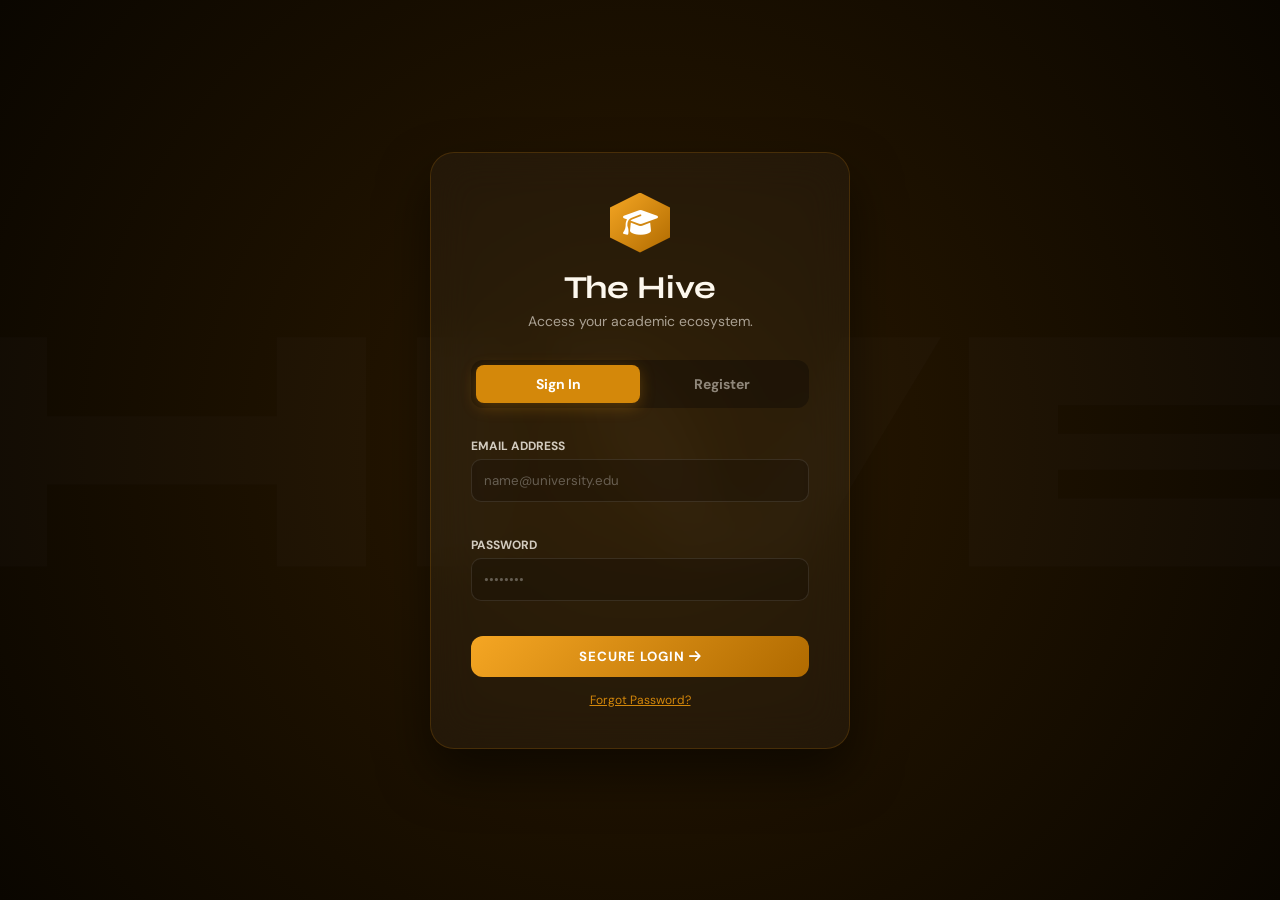
==== src/main/resources/static/index.html @ 2669f5dd "Added live quizzes and password reset" ====
<!DOCTYPE html>
<html lang="en">
<head>
    <meta charset="UTF-8">
    <meta name="viewport" content="width=device-width, initial-scale=1.0">
    <title>The Hive | Login</title>
    <link href="https://fonts.googleapis.com/css2?family=Syne:wght@700;800&family=DM+Sans:wght@400;500;700&display=swap" rel="stylesheet">
    <link rel="stylesheet" href="https://cdnjs.cloudflare.com/ajax/libs/font-awesome/6.4.0/css/all.min.css">
    <link rel="stylesheet" href="shared.css">
    <style>
        /* Standalone overrides for the centralized login aesthetic */
        body {
            display: flex; align-items: center; justify-content: center;
            background: radial-gradient(circle at center, #2C1A00 0%, #0A0600 100%);
            overflow: hidden;
        }

        .auth-card {
            background: rgba(255, 255, 255, 0.03); border: 1px solid rgba(212, 136, 10, 0.2);
            border-radius: 24px; width: 100%; max-width: 420px; padding: 40px;
            backdrop-filter: blur(20px); box-shadow: 0 25px 50px rgba(0,0,0,0.5);
            position: relative; z-index: 10;
        }

        .logo-container { text-align: center; margin-bottom: 30px; }
        .logo-container .sb-hex { margin: 0 auto 15px auto; width: 60px; height: 60px; font-size: 28px; }
        .logo-container h1 { color: #FDF8EE; font-size: 32px; margin: 0; }
        .logo-container p { color: rgba(253, 248, 238, 0.6); font-size: 14px; margin-top: 5px; }

        .auth-tabs { display: flex; background: rgba(0,0,0,0.3); border-radius: 12px; padding: 5px; margin-bottom: 30px; }
        .auth-tab {
            flex: 1; text-align: center; padding: 10px; color: rgba(253, 248, 238, 0.5);
            font-weight: 700; cursor: pointer; border-radius: 8px; transition: 0.3s; font-size: 14px;
        }
        .auth-tab.active { background: var(--gold); color: #fff; box-shadow: 0 4px 15px rgba(212, 136, 10, 0.3); }

        .auth-panel { display: none; animation: fadeIn 0.4s ease; }
        .auth-panel.active { display: block; }
        @keyframes fadeIn { from { opacity: 0; transform: translateY(10px); } to { opacity: 1; transform: translateY(0); } }

        /* Input styling specifically for dark theme login */
        .auth-panel input, .auth-panel select {
            background: rgba(0,0,0,0.2); color: #FDF8EE; border: 1px solid rgba(255,255,255,0.1);
        }
        .auth-panel input::placeholder { color: rgba(255,255,255,0.3); }
        .auth-panel input:focus, .auth-panel select:focus { border-color: var(--gold); background: rgba(0,0,0,0.4); }
        .auth-panel label { display: block; color: rgba(253, 248, 238, 0.8); font-size: 12px; font-weight: 700; margin-bottom: 5px; text-transform: uppercase; }
        .input-group { margin-bottom: 20px; }

        .error-msg { color: #FF4C4C; font-size: 13px; text-align: center; margin-top: 15px; display: none; font-weight: 500; }

        /* Background Particles */
        .particle { position: absolute; background: var(--gold); border-radius: 50%; opacity: 0.2; animation: float 15s infinite linear; }
        @keyframes float { 0% { transform: translateY(100vh) scale(0); opacity: 0; } 50% { opacity: 0.5; } 100% { transform: translateY(-100px) scale(1); opacity: 0; } }
    </style>
</head>
<body>

<div class="hive-watermark">HIVE</div>
<div id="particles"></div>

<div class="auth-card">
    <div class="logo-container">
        <div class="sb-hex"><i class="fa-solid fa-graduation-cap"></i></div>
        <h1>The Hive</h1>
        <p>Access your academic ecosystem.</p>
    </div>

    <div class="auth-tabs">
        <div class="auth-tab active" onclick="switchTab('login')">Sign In</div>
        <div class="auth-tab" onclick="switchTab('register')">Register</div>
    </div>

    <div id="panel-login" class="auth-panel active">
        <div class="input-group">
            <label>Email Address</label>
            <input type="email" id="l-email" placeholder="name@university.edu">
        </div>
        <div class="input-group">
            <label>Password</label>
            <input type="password" id="l-pass" placeholder="••••••••">
        </div>
        <button class="btn-gold" onclick="doLogin()">Secure Login <i class="fa-solid fa-arrow-right"></i></button>
        <p style="text-align:center; margin-top:15px; font-size:12px;">
            <a href="#" onclick="switchTab('forgot')" style="color: var(--gold);">Forgot Password?</a>
        </p>
        <div id="login-error" class="error-msg">Invalid credentials.</div>
    </div>

    <div id="panel-forgot" class="auth-panel">
        <h3 style="text-align:center; margin-bottom:15px;">Reset Password</h3>
        <div class="input-group">
            <label>Enter your Email</label>
            <input type="email" id="f-email" placeholder="name@university.edu">
        </div>
        <button class="btn-gold" onclick="sendResetCode()">Send Verification Code</button>
        <div id="reset-step-2" style="display:none; margin-top:20px;">
            <div class="input-group">
                <label>6-Digit Code</label>
                <input type="text" id="f-code" placeholder="123456">
            </div>
            <div class="input-group">
                <label>New Password</label>
                <input type="password" id="f-new-pass" placeholder="••••••••">
            </div>
            <button class="btn-gold" onclick="resetPassword()">Reset Password</button>
        </div>
        <p style="text-align:center; margin-top:15px; font-size:12px;">
            <a href="#" onclick="switchTab('login')" style="color: var(--gold);">Back to Login</a>
        </p>
    </div>

    <div id="panel-register" class="auth-panel">
        <div class="input-group">
            <label>Full Name</label>
            <input type="text" id="r-name" placeholder="John Doe">
        </div>
        <div class="input-group">
            <label>Email Address</label>
            <input type="email" id="r-email" placeholder="name@university.edu">
        </div>
        <div class="input-group">
            <label>Password</label>
            <input type="password" id="r-pass" placeholder="Create a strong password">
        </div>
        <div class="input-group">
            <label>Account Type</label>
            <select id="r-role">
                <option value="student">🎓 Student</option>
                <option value="teacher">👨‍🏫 Faculty</option>
            </select>
        </div>
        <button class="btn-gold" onclick="doRegister()">Create Account</button>
    </div>
</div>

<script>
    // Include your existing background particles script and switchTab script here...
    function switchTab(tab) {
        document.querySelectorAll('.auth-tab').forEach(t => t.classList.remove('active'));
        document.querySelectorAll('.auth-panel').forEach(p => p.classList.remove('active'));
        if(document.querySelector(`[onclick="switchTab('${tab}')"]`)) {
            document.querySelector(`[onclick="switchTab('${tab}')"]`).classList.add('active');
        }
        document.getElementById('panel-' + tab).classList.add('active');
    }

    // New Password Reset Logic (Connects to backend)
    async function sendResetCode() {
        const email = document.getElementById('f-email').value;
        alert("If this email exists, a reset code has been sent. (Check backend logs for code)");
        document.getElementById('reset-step-2').style.display = 'block';
        // Backend Integration: fetch('/api/auth/forgot-password', { method: 'POST', body: JSON.stringify({email}) })
    }

    async function resetPassword() {
        alert("Password updated successfully! Please log in.");
        switchTab('login');
        // Backend Integration: fetch('/api/auth/reset-password', { method: 'POST', body: JSON.stringify({email, code, newPassword}) })
    }

    // ... [Keep your existing doLogin and doRegister functions here]

    // REAL Password Reset Logic
async function sendResetCode() {
    const email = document.getElementById('f-email').value;
    if (!email) {
        alert("Please enter your email first.");
        return;
    }

    try {
        const response = await fetch('/api/auth/forgot-password', {
            method: 'POST',
            headers: { 'Content-Type': 'application/json' },
            body: JSON.stringify({ email: email })
        });

        if (response.ok) {
            alert("Verification code sent! Check your email.");
            document.getElementById('reset-step-2').style.display = 'block';
        } else {
            const errorText = await response.text();
            alert("Error: " + errorText);
        }
    } catch (error) {
        alert("Cannot connect to server.");
    }
}

async function resetPassword() {
    const email = document.getElementById('f-email').value;
    const code = document.getElementById('f-code').value;
    const newPassword = document.getElementById('f-new-pass').value;

    if (!code || !newPassword) {
        alert("Please enter the code and a new password.");
        return;
    }

    try {
        const response = await fetch('/api/auth/reset-password', {
            method: 'POST',
            headers: { 'Content-Type': 'application/json' },
            body: JSON.stringify({ email: email, code: code, newPassword: newPassword })
        });

        if (response.ok) {
            alert("Password updated successfully! Please log in.");
            switchTab('login');
            // Pre-fill the login email for convenience
            document.getElementById('l-email').value = email;
            document.getElementById('f-code').value = '';
            document.getElementById('f-new-pass').value = '';
            document.getElementById('reset-step-2').style.display = 'none';
        } else {
            const errorText = await response.text();
            alert("Error: " + errorText);
        }
    } catch (error) {
        alert("Cannot connect to server.");
    }
}
</script>
</body>
</html>
---- src/main/resources/static/shared.css ----
@import url('https://fonts.googleapis.com/css2?family=Syne:wght@700;800&family=DM+Sans:wght@400;500;700&display=swap');

*, *::before, *::after { box-sizing: border-box; margin: 0; padding: 0; }

:root {
    --gold: #D4880A; --gold-l: #F5A623; --amber: #B06A00;
    --bg: #1A1005; --sidebar: rgba(18, 11, 4, 0.85);
    --card: rgba(30, 20, 10, 0.65); --text: #FDF8EE; --text-2: #D1BFA5;
    --border: rgba(212, 136, 10, 0.2); --primary: #D4880A; --danger: #FF4C4C;
    --glass-blur: blur(20px); --shadow: 0 8px 32px rgba(0, 0, 0, 0.3);
}

body {
    font-family: 'DM Sans', sans-serif;
    color: var(--text);
    display: flex; min-height: 100vh; overflow-x: hidden;
    /* Beautiful Learning Environment Background */
    background: linear-gradient(135deg, rgba(26, 16, 5, 0.92), rgba(10, 6, 0, 0.95)),
                url('https://images.unsplash.com/photo-1522202176988-66273c2fd55f?q=80&w=2071&auto=format&fit=crop') no-repeat center center fixed;
    background-size: cover;
    transition: background 0.5s ease, color 0.5s ease;
}

/* ── The Translucent HIVE Watermark ── */
.hive-watermark {
    position: fixed; top: 50%; left: 50%; transform: translate(-50%, -50%);
    font-size: 28vw; font-family: 'Syne', sans-serif; font-weight: 800;
    color: rgba(255, 255, 255, 0.015); z-index: -1;
    pointer-events: none; user-select: none; letter-spacing: -5px;
}

/* Animations */
@keyframes floating {
    0% { transform: translateY(0px); }
    50% { transform: translateY(-8px); }
    100% { transform: translateY(0px); }
}
@keyframes fadeInSlide {
    from { opacity: 0; transform: translateY(20px); }
    to { opacity: 1; transform: translateY(0); }
}

h1, h2, h3, .brand-title { font-family: 'Syne', sans-serif; }

.sidebar {
    width: 280px; background: var(--sidebar); backdrop-filter: var(--glass-blur);
    border-right: 1px solid var(--border); position: fixed; height: 100vh;
    display: flex; flex-direction: column; padding: 30px 20px; z-index: 1000;
}

.sb-hex {
    width: 45px; height: 45px; background: linear-gradient(135deg, var(--gold-l), var(--amber));
    clip-path: polygon(50% 0%, 100% 25%, 100% 75%, 50% 100%, 0% 75%, 0% 25%);
    display: flex; align-items: center; justify-content: center; font-size: 20px; color: white;
    box-shadow: 0 4px 15px rgba(212, 136, 10, 0.4);
}

.nav-item {
    padding: 12px 15px; border-radius: 12px; margin-top: 10px; cursor: pointer;
    transition: all 0.3s ease; color: var(--text-2); display: flex; align-items: center; gap: 12px; font-weight: 500;
}
.nav-item:hover, .nav-item.active {
    background: var(--gold); color: #fff;
    box-shadow: 0 4px 15px rgba(212, 136, 10, 0.3); transform: translateX(5px);
}

.main { margin-left: 280px; flex: 1; padding: 40px; width: 100%; position: relative; z-index: 1;}
.header { display: flex; justify-content: space-between; align-items: flex-end; margin-bottom: 40px; }
.header h1 { font-size: 38px; text-shadow: 0 2px 10px rgba(0,0,0,0.5); }
.header p { color: var(--text-2); margin-top: 5px; font-size: 16px; }

.stats-row, .content-grid { display: grid; gap: 20px; margin-bottom: 40px; }
.stats-row { grid-template-columns: repeat(auto-fit, minmax(220px, 1fr)); }
.content-grid { grid-template-columns: repeat(auto-fit, minmax(350px, 1fr)); }

/* Glassmorphism Cards */
.stat-card, .panel {
    background: var(--card); border: 1px solid var(--border); border-radius: 20px;
    padding: 25px; backdrop-filter: var(--glass-blur); box-shadow: var(--shadow);
    animation: fadeInSlide 0.6s ease forwards;
}
.stat-card { animation: floating 6s ease-in-out infinite; }
.stat-card:nth-child(2) { animation-delay: 1s; }

.stat-title { color: var(--text-2); font-size: 14px; font-weight: 700; text-transform: uppercase; }
.stat-val { font-family: 'Syne', sans-serif; font-size: 36px; font-weight: 800; margin-top: 10px; }
.panel h2 { border-bottom: 2px solid var(--border); padding-bottom: 10px; margin-bottom: 20px; }

.item-card {
    background: rgba(255,255,255,0.05); border: 1px solid var(--border); padding: 15px;
    border-radius: 12px; display: flex; justify-content: space-between; align-items: center;
    margin-bottom: 10px; transition: all 0.3s ease; backdrop-filter: blur(5px);
}
.item-card:hover { border-color: var(--gold); transform: translateY(-3px); box-shadow: 0 5px 15px rgba(0,0,0,0.3); }

input, textarea, select {
    width: 100%; padding: 12px; border-radius: 10px; border: 1.5px solid var(--border);
    margin-bottom: 15px; font-family: 'DM Sans', sans-serif; background: rgba(0,0,0,0.3); color: var(--text); outline: none; transition: 0.3s;
}
input:focus, textarea:focus, select:focus { border-color: var(--gold); background: rgba(0,0,0,0.5); box-shadow: 0 0 10px rgba(212,136,10,0.2); }

.btn-gold { background: linear-gradient(135deg, var(--gold-l), var(--amber)); color: #fff; border: none; padding: 12px 24px; border-radius: 12px; font-weight: 700; cursor: pointer; transition: all 0.3s ease; width: 100%; font-family: 'DM Sans'; text-transform: uppercase; letter-spacing: 1px;}
.btn-gold:hover { transform: translateY(-3px); box-shadow: 0 8px 20px rgba(212, 136, 10, 0.4); }

.btn-action { background: transparent; border: 1px solid var(--border); color: var(--text); padding: 8px 15px; border-radius: 8px; cursor: pointer; transition: 0.3s; font-family: 'DM Sans'; text-decoration: none; display: inline-block; }
.btn-action:hover { background: var(--gold); border-color: var(--gold); color: white; }

.view-section { display: none; animation: fadeInSlide 0.4s ease; }
.view-section.active { display: block; }
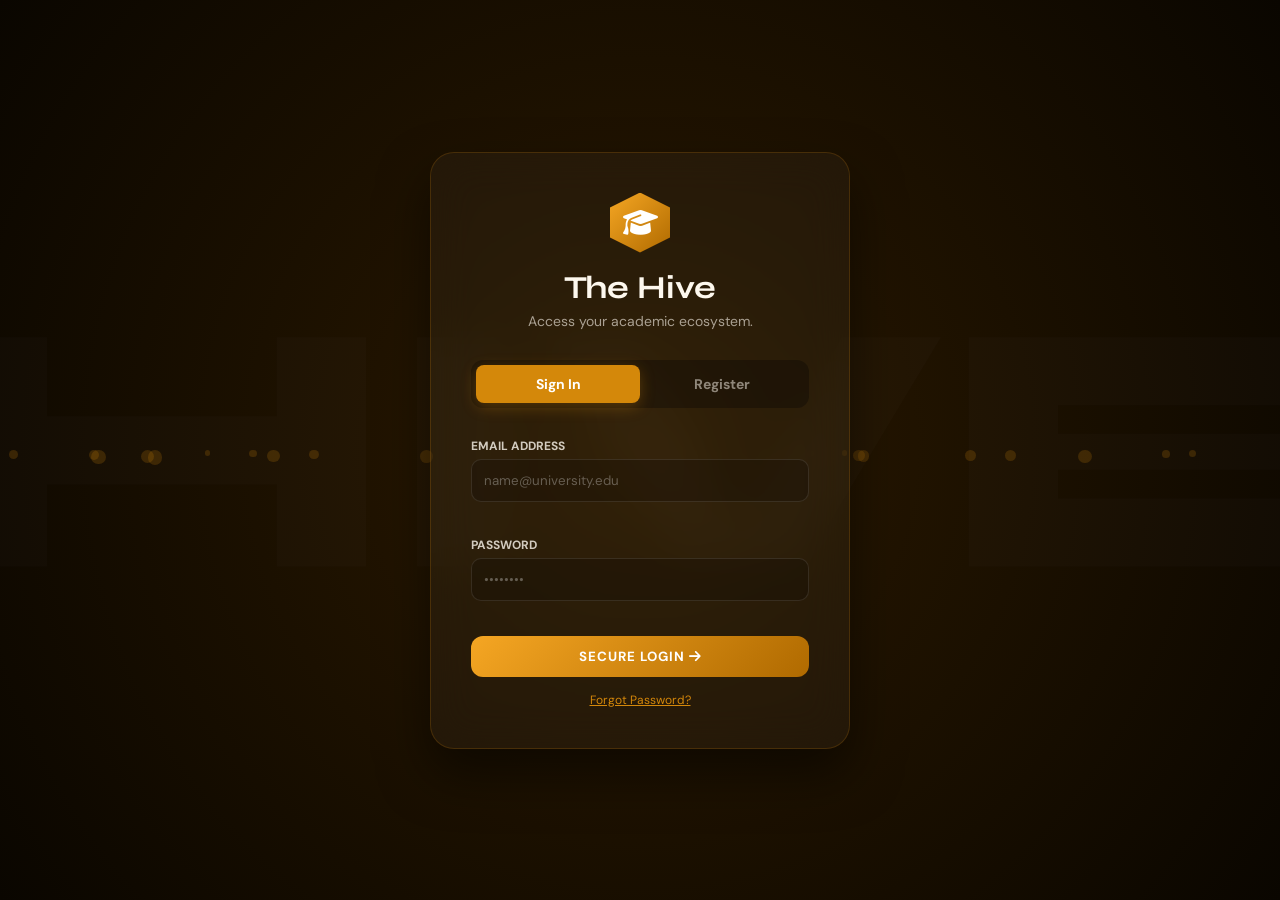
==== commit 206c1ca9: "index commit" ====
--- a/src/main/resources/static/index.html
+++ b/src/main/resources/static/index.html
@@ -135,92 +135,186 @@
 </div>
 
 <script>
-    // Include your existing background particles script and switchTab script here...
+    // --- UI Logic: Background Particles ---
+    const pContainer = document.getElementById('particles');
+    if (pContainer) {
+        for(let i=0; i<20; i++) {
+            let p = document.createElement('div');
+            p.className = 'particle';
+            p.style.left = Math.random() * 100 + 'vw';
+            p.style.width = p.style.height = (Math.random() * 10 + 5) + 'px';
+            p.style.animationDuration = (Math.random() * 10 + 10) + 's';
+            p.style.animationDelay = (Math.random() * 5) + 's';
+            pContainer.appendChild(p);
+        }
+    }
+
+    // --- UI Logic: Tab Switching ---
     function switchTab(tab) {
         document.querySelectorAll('.auth-tab').forEach(t => t.classList.remove('active'));
         document.querySelectorAll('.auth-panel').forEach(p => p.classList.remove('active'));
-        if(document.querySelector(`[onclick="switchTab('${tab}')"]`)) {
-            document.querySelector(`[onclick="switchTab('${tab}')"]`).classList.add('active');
-        }
+
+        // Only add active class to tab button if it exists (Forgot password doesn't have a top tab)
+        const tabButton = document.querySelector(`[onclick="switchTab('${tab}')"]`);
+        if (tabButton && tabButton.classList.contains('auth-tab')) {
+            tabButton.classList.add('active');
+        }
+
         document.getElementById('panel-' + tab).classList.add('active');
-    }
-
-    // New Password Reset Logic (Connects to backend)
+
+        // Hide errors on tab switch
+        const loginErr = document.getElementById('login-error');
+        if(loginErr) loginErr.style.display = 'none';
+    }
+
+    // --- API Logic: Login ---
+    async function doLogin() {
+        const email = document.getElementById('l-email').value;
+        const password = document.getElementById('l-pass').value;
+        const errorMsg = document.getElementById('login-error');
+        if(errorMsg) errorMsg.style.display = 'none';
+
+        if(!email || !password) {
+            if(errorMsg) {
+                errorMsg.innerText = "Please fill in all fields.";
+                errorMsg.style.display = 'block';
+            } else {
+                alert("Please fill in all fields.");
+            }
+            return;
+        }
+
+        try {
+            const response = await fetch('/api/hive/login', {
+                method: 'POST',
+                headers: { 'Content-Type': 'application/json' },
+                body: JSON.stringify({ email: email, password: password })
+            });
+
+            if (response.ok) {
+                const userData = await response.json();
+                // Store user session data in browser
+                localStorage.setItem('hive_user', JSON.stringify(userData));
+
+                // Route to correct dashboard based on backend role
+                if (userData.role === 'admin') {
+                    window.location.href = 'admin.html';
+                } else if (userData.role === 'teacher') {
+                    window.location.href = 'teacher.html';
+                } else {
+                    window.location.href = 'student.html';
+                }
+            } else {
+                if(errorMsg) {
+                    errorMsg.innerText = "Invalid email or password.";
+                    errorMsg.style.display = 'block';
+                } else {
+                    alert("Invalid email or password.");
+                }
+            }
+        } catch (error) {
+            console.error("Login Error:", error);
+            if(errorMsg) {
+                errorMsg.innerText = "Cannot connect to server. Ensure backend is running.";
+                errorMsg.style.display = 'block';
+            } else {
+                alert("Cannot connect to server.");
+            }
+        }
+    }
+
+    // --- API Logic: Register ---
+    async function doRegister() {
+        const name = document.getElementById('r-name').value;
+        const email = document.getElementById('r-email').value;
+        const password = document.getElementById('r-pass').value;
+        const role = document.getElementById('r-role').value;
+
+        if(!name || !email || !password) {
+            alert("Please fill in all fields.");
+            return;
+        }
+
+        try {
+            const response = await fetch('/api/hive/register', {
+                method: 'POST',
+                headers: { 'Content-Type': 'application/json' },
+                body: JSON.stringify({ name: name, email: email, password: password, role: role })
+            });
+
+            if (response.ok) {
+                alert("Account created successfully! You can now log in.");
+                switchTab('login');
+                document.getElementById('l-email').value = email; // pre-fill email
+            } else {
+                const errorText = await response.text();
+                alert(errorText || "Email already exists or registration failed.");
+            }
+        } catch (error) {
+            console.error("Registration Error:", error);
+            alert("Cannot connect to server. Ensure backend is running.");
+        }
+    }
+
+    // --- API Logic: Password Reset ---
     async function sendResetCode() {
         const email = document.getElementById('f-email').value;
-        alert("If this email exists, a reset code has been sent. (Check backend logs for code)");
-        document.getElementById('reset-step-2').style.display = 'block';
-        // Backend Integration: fetch('/api/auth/forgot-password', { method: 'POST', body: JSON.stringify({email}) })
+        if (!email) {
+            alert("Please enter your email first.");
+            return;
+        }
+
+        try {
+            const response = await fetch('/api/auth/forgot-password', {
+                method: 'POST',
+                headers: { 'Content-Type': 'application/json' },
+                body: JSON.stringify({ email: email })
+            });
+
+            if (response.ok) {
+                alert("Verification code sent! Check your email.");
+                document.getElementById('reset-step-2').style.display = 'block';
+            } else {
+                const errorText = await response.text();
+                alert("Error: " + errorText);
+            }
+        } catch (error) {
+            alert("Cannot connect to server.");
+        }
     }
 
     async function resetPassword() {
-        alert("Password updated successfully! Please log in.");
-        switchTab('login');
-        // Backend Integration: fetch('/api/auth/reset-password', { method: 'POST', body: JSON.stringify({email, code, newPassword}) })
-    }
-
-    // ... [Keep your existing doLogin and doRegister functions here]
-
-    // REAL Password Reset Logic
-async function sendResetCode() {
-    const email = document.getElementById('f-email').value;
-    if (!email) {
-        alert("Please enter your email first.");
-        return;
-    }
-
-    try {
-        const response = await fetch('/api/auth/forgot-password', {
-            method: 'POST',
-            headers: { 'Content-Type': 'application/json' },
-            body: JSON.stringify({ email: email })
-        });
-
-        if (response.ok) {
-            alert("Verification code sent! Check your email.");
-            document.getElementById('reset-step-2').style.display = 'block';
-        } else {
-            const errorText = await response.text();
-            alert("Error: " + errorText);
-        }
-    } catch (error) {
-        alert("Cannot connect to server.");
-    }
-}
-
-async function resetPassword() {
-    const email = document.getElementById('f-email').value;
-    const code = document.getElementById('f-code').value;
-    const newPassword = document.getElementById('f-new-pass').value;
-
-    if (!code || !newPassword) {
-        alert("Please enter the code and a new password.");
-        return;
-    }
-
-    try {
-        const response = await fetch('/api/auth/reset-password', {
-            method: 'POST',
-            headers: { 'Content-Type': 'application/json' },
-            body: JSON.stringify({ email: email, code: code, newPassword: newPassword })
-        });
-
-        if (response.ok) {
-            alert("Password updated successfully! Please log in.");
-            switchTab('login');
-            // Pre-fill the login email for convenience
-            document.getElementById('l-email').value = email;
-            document.getElementById('f-code').value = '';
-            document.getElementById('f-new-pass').value = '';
-            document.getElementById('reset-step-2').style.display = 'none';
-        } else {
-            const errorText = await response.text();
-            alert("Error: " + errorText);
-        }
-    } catch (error) {
-        alert("Cannot connect to server.");
-    }
-}
+        const email = document.getElementById('f-email').value;
+        const code = document.getElementById('f-code').value;
+        const newPassword = document.getElementById('f-new-pass').value;
+
+        if (!code || !newPassword) {
+            alert("Please enter the code and a new password.");
+            return;
+        }
+
+        try {
+            const response = await fetch('/api/auth/reset-password', {
+                method: 'POST',
+                headers: { 'Content-Type': 'application/json' },
+                body: JSON.stringify({ email: email, code: code, newPassword: newPassword })
+            });
+
+            if (response.ok) {
+                alert("Password updated successfully! Please log in.");
+                switchTab('login');
+                document.getElementById('l-email').value = email;
+                document.getElementById('f-code').value = '';
+                document.getElementById('f-new-pass').value = '';
+                document.getElementById('reset-step-2').style.display = 'none';
+            } else {
+                const errorText = await response.text();
+                alert("Error: " + errorText);
+            }
+        } catch (error) {
+            alert("Cannot connect to server.");
+        }
+    }
 </script>
 </body>
 </html>
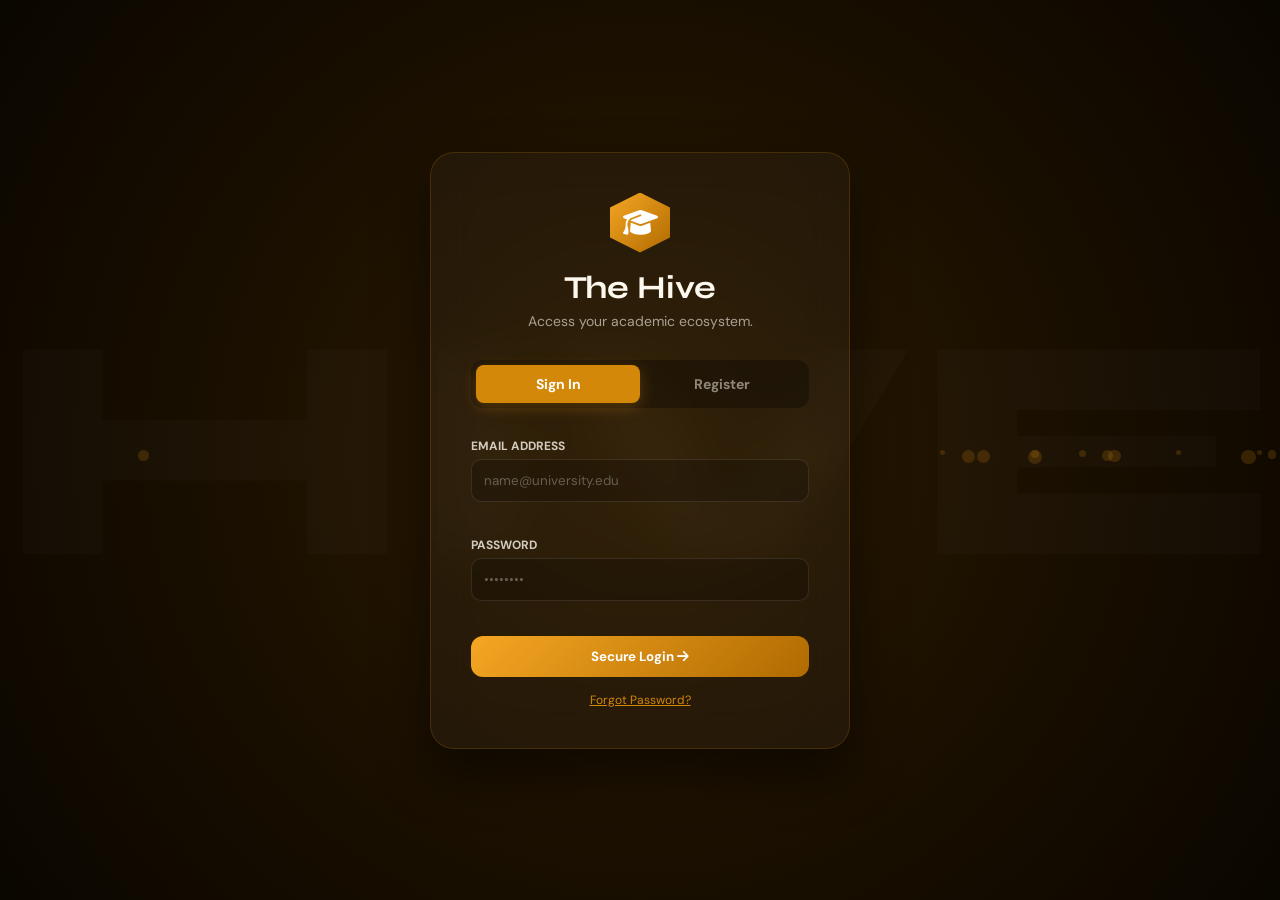
==== commit 6726ed46: "email commit" ====
--- a/src/main/resources/static/index.html
+++ b/src/main/resources/static/index.html
@@ -66,7 +66,7 @@
         <p>Access your academic ecosystem.</p>
     </div>
 
-    <div class="auth-tabs">
+    <div class="auth-tabs" id="main-tabs">
         <div class="auth-tab active" onclick="switchTab('login')">Sign In</div>
         <div class="auth-tab" onclick="switchTab('register')">Register</div>
     </div>
@@ -80,7 +80,7 @@
             <label>Password</label>
             <input type="password" id="l-pass" placeholder="••••••••">
         </div>
-        <button class="btn-gold" onclick="doLogin()">Secure Login <i class="fa-solid fa-arrow-right"></i></button>
+        <button class="btn-gold" style="width: 100%;" onclick="doLogin()">Secure Login <i class="fa-solid fa-arrow-right"></i></button>
         <p style="text-align:center; margin-top:15px; font-size:12px;">
             <a href="#" onclick="switchTab('forgot')" style="color: var(--gold);">Forgot Password?</a>
         </p>
@@ -88,13 +88,13 @@
     </div>
 
     <div id="panel-forgot" class="auth-panel">
-        <h3 style="text-align:center; margin-bottom:15px;">Reset Password</h3>
+        <h3 style="text-align:center; margin-bottom:15px; font-family: 'Syne';">Reset Password</h3>
         <div class="input-group">
             <label>Enter your Email</label>
             <input type="email" id="f-email" placeholder="name@university.edu">
         </div>
-        <button class="btn-gold" onclick="sendResetCode()">Send Verification Code</button>
-        <div id="reset-step-2" style="display:none; margin-top:20px;">
+        <button class="btn-gold" id="btn-send-code" style="width: 100%;" onclick="sendResetCode()">Send Verification Code</button>
+        <div id="reset-step-2" style="display:none; margin-top:20px; border-top: 1px solid rgba(255,255,255,0.1); padding-top: 20px;">
             <div class="input-group">
                 <label>6-Digit Code</label>
                 <input type="text" id="f-code" placeholder="123456">
@@ -103,10 +103,10 @@
                 <label>New Password</label>
                 <input type="password" id="f-new-pass" placeholder="••••••••">
             </div>
-            <button class="btn-gold" onclick="resetPassword()">Reset Password</button>
-        </div>
-        <p style="text-align:center; margin-top:15px; font-size:12px;">
-            <a href="#" onclick="switchTab('login')" style="color: var(--gold);">Back to Login</a>
+            <button class="btn-gold" id="btn-reset-pass" style="width: 100%;" onclick="resetPassword()">Confirm New Password</button>
+        </div>
+        <p style="text-align:center; margin-top:20px; font-size:12px;">
+            <a href="#" onclick="switchTab('login')" style="color: var(--gold);"><i class="fa-solid fa-arrow-left"></i> Back to Login</a>
         </p>
     </div>
 
@@ -130,7 +130,7 @@
                 <option value="teacher">👨‍🏫 Faculty</option>
             </select>
         </div>
-        <button class="btn-gold" onclick="doRegister()">Create Account</button>
+        <button class="btn-gold" style="width: 100%;" onclick="doRegister()">Create Account</button>
     </div>
 </div>
 
@@ -154,10 +154,16 @@
         document.querySelectorAll('.auth-tab').forEach(t => t.classList.remove('active'));
         document.querySelectorAll('.auth-panel').forEach(p => p.classList.remove('active'));
 
-        // Only add active class to tab button if it exists (Forgot password doesn't have a top tab)
-        const tabButton = document.querySelector(`[onclick="switchTab('${tab}')"]`);
-        if (tabButton && tabButton.classList.contains('auth-tab')) {
-            tabButton.classList.add('active');
+        // Hide top tabs if on forgot password screen
+        const mainTabs = document.getElementById('main-tabs');
+        if (tab === 'forgot') {
+            mainTabs.style.display = 'none';
+        } else {
+            mainTabs.style.display = 'flex';
+            const tabButton = document.querySelector(`[onclick="switchTab('${tab}')"]`);
+            if (tabButton && tabButton.classList.contains('auth-tab')) {
+                tabButton.classList.add('active');
+            }
         }
 
         document.getElementById('panel-' + tab).classList.add('active');
@@ -178,48 +184,33 @@
             if(errorMsg) {
                 errorMsg.innerText = "Please fill in all fields.";
                 errorMsg.style.display = 'block';
-            } else {
-                alert("Please fill in all fields.");
-            }
+            } else { alert("Please fill in all fields."); }
             return;
         }
 
         try {
             const response = await fetch('/api/hive/login', {
-                method: 'POST',
-                headers: { 'Content-Type': 'application/json' },
-                body: JSON.stringify({ email: email, password: password })
+                method: 'POST', headers: { 'Content-Type': 'application/json' }, body: JSON.stringify({ email: email, password: password })
             });
 
             if (response.ok) {
                 const userData = await response.json();
-                // Store user session data in browser
                 localStorage.setItem('hive_user', JSON.stringify(userData));
 
-                // Route to correct dashboard based on backend role
-                if (userData.role === 'admin') {
-                    window.location.href = 'admin.html';
-                } else if (userData.role === 'teacher') {
-                    window.location.href = 'teacher.html';
-                } else {
-                    window.location.href = 'student.html';
-                }
+                if (userData.role === 'admin') window.location.href = 'admin.html';
+                else if (userData.role === 'teacher') window.location.href = 'teacher.html';
+                else window.location.href = 'student.html';
             } else {
                 if(errorMsg) {
                     errorMsg.innerText = "Invalid email or password.";
                     errorMsg.style.display = 'block';
-                } else {
-                    alert("Invalid email or password.");
-                }
+                } else { alert("Invalid email or password."); }
             }
         } catch (error) {
-            console.error("Login Error:", error);
             if(errorMsg) {
                 errorMsg.innerText = "Cannot connect to server. Ensure backend is running.";
                 errorMsg.style.display = 'block';
-            } else {
-                alert("Cannot connect to server.");
-            }
+            } else { alert("Cannot connect to server."); }
         }
     }
 
@@ -231,27 +222,23 @@
         const role = document.getElementById('r-role').value;
 
         if(!name || !email || !password) {
-            alert("Please fill in all fields.");
-            return;
+            alert("Please fill in all fields."); return;
         }
 
         try {
             const response = await fetch('/api/hive/register', {
-                method: 'POST',
-                headers: { 'Content-Type': 'application/json' },
-                body: JSON.stringify({ name: name, email: email, password: password, role: role })
+                method: 'POST', headers: { 'Content-Type': 'application/json' }, body: JSON.stringify({ name: name, email: email, password: password, role: role })
             });
 
             if (response.ok) {
                 alert("Account created successfully! You can now log in.");
                 switchTab('login');
-                document.getElementById('l-email').value = email; // pre-fill email
+                document.getElementById('l-email').value = email;
             } else {
                 const errorText = await response.text();
                 alert(errorText || "Email already exists or registration failed.");
             }
         } catch (error) {
-            console.error("Registration Error:", error);
             alert("Cannot connect to server. Ensure backend is running.");
         }
     }
@@ -260,19 +247,21 @@
     async function sendResetCode() {
         const email = document.getElementById('f-email').value;
         if (!email) {
-            alert("Please enter your email first.");
-            return;
-        }
+            alert("Please enter your email first."); return;
+        }
+
+        // Add Loading State
+        const btn = document.getElementById('btn-send-code');
+        btn.innerHTML = '<i class="fa-solid fa-spinner fa-spin"></i> Sending...';
+        btn.disabled = true;
 
         try {
             const response = await fetch('/api/auth/forgot-password', {
-                method: 'POST',
-                headers: { 'Content-Type': 'application/json' },
-                body: JSON.stringify({ email: email })
+                method: 'POST', headers: { 'Content-Type': 'application/json' }, body: JSON.stringify({ email: email })
             });
 
             if (response.ok) {
-                alert("Verification code sent! Check your email.");
+                alert("Verification code sent! Please check your email inbox.");
                 document.getElementById('reset-step-2').style.display = 'block';
             } else {
                 const errorText = await response.text();
@@ -280,6 +269,10 @@
             }
         } catch (error) {
             alert("Cannot connect to server.");
+        } finally {
+            // Remove Loading State
+            btn.innerHTML = 'Send Verification Code';
+            btn.disabled = false;
         }
     }
 
@@ -289,15 +282,17 @@
         const newPassword = document.getElementById('f-new-pass').value;
 
         if (!code || !newPassword) {
-            alert("Please enter the code and a new password.");
-            return;
-        }
+            alert("Please enter the code and a new password."); return;
+        }
+
+        // Add Loading State
+        const btn = document.getElementById('btn-reset-pass');
+        btn.innerHTML = '<i class="fa-solid fa-spinner fa-spin"></i> Updating...';
+        btn.disabled = true;
 
         try {
             const response = await fetch('/api/auth/reset-password', {
-                method: 'POST',
-                headers: { 'Content-Type': 'application/json' },
-                body: JSON.stringify({ email: email, code: code, newPassword: newPassword })
+                method: 'POST', headers: { 'Content-Type': 'application/json' }, body: JSON.stringify({ email: email, code: code, newPassword: newPassword })
             });
 
             if (response.ok) {
@@ -313,6 +308,10 @@
             }
         } catch (error) {
             alert("Cannot connect to server.");
+        } finally {
+             // Remove Loading State
+             btn.innerHTML = 'Confirm New Password';
+             btn.disabled = false;
         }
     }
 </script>
--- a/src/main/resources/static/shared.css
+++ b/src/main/resources/static/shared.css
@@ -3,107 +3,82 @@
 *, *::before, *::after { box-sizing: border-box; margin: 0; padding: 0; }
 
 :root {
-    --gold: #D4880A; --gold-l: #F5A623; --amber: #B06A00;
-    --bg: #1A1005; --sidebar: rgba(18, 11, 4, 0.85);
-    --card: rgba(30, 20, 10, 0.65); --text: #FDF8EE; --text-2: #D1BFA5;
-    --border: rgba(212, 136, 10, 0.2); --primary: #D4880A; --danger: #FF4C4C;
-    --glass-blur: blur(20px); --shadow: 0 8px 32px rgba(0, 0, 0, 0.3);
+    --bg: #1A1005; --sidebar: #120B04; --card: rgba(30, 20, 10, 0.85);
+    --text: #FDF8EE; --text-2: #D1BFA5; --gold: #D4880A; --gold-l: #F5A623;
+    --amber: #B06A00; --border: rgba(212, 136, 10, 0.2); --primary: #D4880A; --danger: #FF4C4C;
+    --glass-blur: blur(16px); --shadow: 0 8px 32px rgba(44, 26, 0, 0.08);
 }
 
+body.light-mode { --bg: #F5F7FA; --sidebar: #FFFFFF; --card: #FFFFFF; --text: #2C3E50; --text-2: #7F8C8D; --border: #E0E4E8; --gold: #D35400; --primary: #2980B9; }
+body.midnight-mode { --bg: #0B0E14; --sidebar: #151921; --card: #1C222D; --text: #E1E6ED; --text-2: #94A3B8; --gold: #38BDF8; --border: rgba(56, 189, 248, 0.1); --primary: #38BDF8; }
+
 body {
-    font-family: 'DM Sans', sans-serif;
-    color: var(--text);
+    font-family: 'DM Sans', sans-serif; color: var(--text);
     display: flex; min-height: 100vh; overflow-x: hidden;
-    /* Beautiful Learning Environment Background */
-    background: linear-gradient(135deg, rgba(26, 16, 5, 0.92), rgba(10, 6, 0, 0.95)),
-                url('https://images.unsplash.com/photo-1522202176988-66273c2fd55f?q=80&w=2071&auto=format&fit=crop') no-repeat center center fixed;
-    background-size: cover;
-    transition: background 0.5s ease, color 0.5s ease;
+    background: linear-gradient(135deg, rgba(26, 16, 5, 0.92), rgba(10, 6, 0, 0.95)), url('https://images.unsplash.com/photo-1522202176988-66273c2fd55f?q=80&w=2071&auto=format&fit=crop') no-repeat center center fixed;
+    background-size: cover; transition: background 0.3s ease, color 0.3s ease;
 }
 
-/* ── The Translucent HIVE Watermark ── */
 .hive-watermark {
     position: fixed; top: 50%; left: 50%; transform: translate(-50%, -50%);
-    font-size: 28vw; font-family: 'Syne', sans-serif; font-weight: 800;
-    color: rgba(255, 255, 255, 0.015); z-index: -1;
-    pointer-events: none; user-select: none; letter-spacing: -5px;
-}
-
-/* Animations */
-@keyframes floating {
-    0% { transform: translateY(0px); }
-    50% { transform: translateY(-8px); }
-    100% { transform: translateY(0px); }
-}
-@keyframes fadeInSlide {
-    from { opacity: 0; transform: translateY(20px); }
-    to { opacity: 1; transform: translateY(0); }
+    font-size: 25vw; font-family: 'Syne', sans-serif; font-weight: 800;
+    color: rgba(255, 255, 255, 0.02); z-index: 0; pointer-events: none; user-select: none;
 }
 
 h1, h2, h3, .brand-title { font-family: 'Syne', sans-serif; }
 
-.sidebar {
-    width: 280px; background: var(--sidebar); backdrop-filter: var(--glass-blur);
-    border-right: 1px solid var(--border); position: fixed; height: 100vh;
-    display: flex; flex-direction: column; padding: 30px 20px; z-index: 1000;
-}
+.panel, .stat-card { background: var(--card); border: 1px solid var(--border); border-radius: 20px; padding: 25px; backdrop-filter: var(--glass-blur); box-shadow: var(--shadow); position: relative; z-index: 2;}
+.item-card { background: rgba(255,255,255,0.05); border: 1px solid var(--border); padding: 15px; border-radius: 12px; display: flex; justify-content: space-between; align-items: center; margin-bottom: 10px; transition: 0.2s; }
+.item-card:hover { border-color: var(--gold); }
 
-.sb-hex {
-    width: 45px; height: 45px; background: linear-gradient(135deg, var(--gold-l), var(--amber));
-    clip-path: polygon(50% 0%, 100% 25%, 100% 75%, 50% 100%, 0% 75%, 0% 25%);
-    display: flex; align-items: center; justify-content: center; font-size: 20px; color: white;
-    box-shadow: 0 4px 15px rgba(212, 136, 10, 0.4);
-}
+.sidebar { width: 280px; background: var(--sidebar); border-right: 1px solid var(--border); position: fixed; height: 100vh; display: flex; flex-direction: column; padding: 30px 20px; z-index: 1000; transition: transform 0.3s ease; }
+.sb-hex { width: 45px; height: 45px; background: linear-gradient(135deg, var(--gold-l), var(--amber)); clip-path: polygon(50% 0%, 100% 25%, 100% 75%, 50% 100%, 0% 75%, 0% 25%); display: flex; align-items: center; justify-content: center; font-size: 20px; color: white; box-shadow: 0 4px 15px rgba(212, 136, 10, 0.3); }
 
-.nav-item {
-    padding: 12px 15px; border-radius: 12px; margin-top: 10px; cursor: pointer;
-    transition: all 0.3s ease; color: var(--text-2); display: flex; align-items: center; gap: 12px; font-weight: 500;
-}
-.nav-item:hover, .nav-item.active {
-    background: var(--gold); color: #fff;
-    box-shadow: 0 4px 15px rgba(212, 136, 10, 0.3); transform: translateX(5px);
-}
+.nav-item { padding: 12px 15px; border-radius: 12px; margin-top: 10px; cursor: pointer; transition: 0.3s ease; color: var(--text-2); display: flex; align-items: center; gap: 12px; font-weight: 500; }
+.nav-item:hover, .nav-item.active { background: var(--gold); color: #fff; box-shadow: 0 4px 15px rgba(212, 136, 10, 0.3); }
 
-.main { margin-left: 280px; flex: 1; padding: 40px; width: 100%; position: relative; z-index: 1;}
+.main { margin-left: 280px; flex: 1; padding: 40px; width: calc(100% - 280px); transition: margin-left 0.3s; position: relative; z-index: 1;}
 .header { display: flex; justify-content: space-between; align-items: flex-end; margin-bottom: 40px; }
-.header h1 { font-size: 38px; text-shadow: 0 2px 10px rgba(0,0,0,0.5); }
+.header h1 { font-size: 38px; }
 .header p { color: var(--text-2); margin-top: 5px; font-size: 16px; }
+
+/* --- NEW: AVATARS & BADGES --- */
+.header-profile { display: flex; align-items: center; gap: 15px; }
+.avatar { width: 55px; height: 55px; border-radius: 50%; background: rgba(0,0,0,0.5); border: 2px solid var(--gold); box-shadow: 0 4px 15px rgba(0,0,0,0.3); }
+.badge { display: inline-block; padding: 4px 10px; border-radius: 12px; font-size: 11px; font-weight: bold; background: linear-gradient(135deg, var(--gold-l), var(--amber)); color: #fff; vertical-align: middle; margin-left: 10px; box-shadow: 0 2px 5px rgba(212, 136, 10, 0.4); text-transform: uppercase; letter-spacing: 1px;}
+
+/* --- NEW: CHARTS & ACTIVITY FEEDS --- */
+.chart-container { position: relative; height: 250px; width: 100%; margin-top: 15px; }
+.activity-feed { max-height: 250px; overflow-y: auto; padding-right: 10px; margin-top: 15px; }
+.feed-item { border-left: 2px solid var(--border); padding-left: 15px; margin-bottom: 15px; position: relative; }
+.feed-item::before { content: ''; position: absolute; left: -6px; top: 0; width: 10px; height: 10px; border-radius: 50%; background: var(--gold); box-shadow: 0 0 8px var(--gold); }
+.feed-time { font-size: 11px; color: var(--text-2); margin-bottom: 3px; font-weight: bold; text-transform: uppercase; }
+.feed-text { font-size: 14px; }
 
 .stats-row, .content-grid { display: grid; gap: 20px; margin-bottom: 40px; }
 .stats-row { grid-template-columns: repeat(auto-fit, minmax(220px, 1fr)); }
 .content-grid { grid-template-columns: repeat(auto-fit, minmax(350px, 1fr)); }
 
-/* Glassmorphism Cards */
-.stat-card, .panel {
-    background: var(--card); border: 1px solid var(--border); border-radius: 20px;
-    padding: 25px; backdrop-filter: var(--glass-blur); box-shadow: var(--shadow);
-    animation: fadeInSlide 0.6s ease forwards;
-}
-.stat-card { animation: floating 6s ease-in-out infinite; }
-.stat-card:nth-child(2) { animation-delay: 1s; }
-
 .stat-title { color: var(--text-2); font-size: 14px; font-weight: 700; text-transform: uppercase; }
 .stat-val { font-family: 'Syne', sans-serif; font-size: 36px; font-weight: 800; margin-top: 10px; }
 .panel h2 { border-bottom: 2px solid var(--border); padding-bottom: 10px; margin-bottom: 20px; }
 
-.item-card {
-    background: rgba(255,255,255,0.05); border: 1px solid var(--border); padding: 15px;
-    border-radius: 12px; display: flex; justify-content: space-between; align-items: center;
-    margin-bottom: 10px; transition: all 0.3s ease; backdrop-filter: blur(5px);
-}
-.item-card:hover { border-color: var(--gold); transform: translateY(-3px); box-shadow: 0 5px 15px rgba(0,0,0,0.3); }
+input, textarea, select { width: 100%; padding: 12px; border-radius: 10px; border: 1.5px solid var(--border); margin-bottom: 15px; font-family: 'DM Sans', sans-serif; background: rgba(0,0,0,0.2); color: var(--text); outline: none; transition: 0.3s; }
+input:focus, textarea:focus, select:focus { border-color: var(--gold); background: rgba(0,0,0,0.4); }
 
-input, textarea, select {
-    width: 100%; padding: 12px; border-radius: 10px; border: 1.5px solid var(--border);
-    margin-bottom: 15px; font-family: 'DM Sans', sans-serif; background: rgba(0,0,0,0.3); color: var(--text); outline: none; transition: 0.3s;
-}
-input:focus, textarea:focus, select:focus { border-color: var(--gold); background: rgba(0,0,0,0.5); box-shadow: 0 0 10px rgba(212,136,10,0.2); }
+.btn-gold { background: linear-gradient(135deg, var(--gold-l), var(--amber)); color: #fff; border: none; padding: 12px 24px; border-radius: 12px; font-weight: 700; cursor: pointer; transition: 0.3s; font-family: 'DM Sans'; display: inline-block; width: auto;}
+.btn-gold:hover { transform: translateY(-2px); box-shadow: 0 5px 15px rgba(212, 136, 10, 0.4); }
+.btn-action { background: transparent; border: 1px solid var(--border); color: var(--text); padding: 8px 15px; border-radius: 8px; cursor: pointer; transition: 0.3s; font-family: 'DM Sans'; text-decoration: none; display: inline-block; }
+.btn-action:hover { background: var(--border); }
+.btn-action.delete:hover { background: var(--danger); border-color: var(--danger); color: white; }
 
-.btn-gold { background: linear-gradient(135deg, var(--gold-l), var(--amber)); color: #fff; border: none; padding: 12px 24px; border-radius: 12px; font-weight: 700; cursor: pointer; transition: all 0.3s ease; width: 100%; font-family: 'DM Sans'; text-transform: uppercase; letter-spacing: 1px;}
-.btn-gold:hover { transform: translateY(-3px); box-shadow: 0 8px 20px rgba(212, 136, 10, 0.4); }
+.view-section { display: none; animation: fadeIn 0.4s ease; }
+.view-section.active { display: block; }
+@keyframes fadeIn { from { opacity: 0; transform: translateY(10px); } to { opacity: 1; transform: translateY(0); } }
 
-.btn-action { background: transparent; border: 1px solid var(--border); color: var(--text); padding: 8px 15px; border-radius: 8px; cursor: pointer; transition: 0.3s; font-family: 'DM Sans'; text-decoration: none; display: inline-block; }
-.btn-action:hover { background: var(--gold); border-color: var(--gold); color: white; }
-
-.view-section { display: none; animation: fadeInSlide 0.4s ease; }
-.view-section.active { display: block; }+@media (max-width: 850px) {
+    .sidebar { transform: translateX(-100%); }
+    .sidebar.mobile-open { transform: translateX(0); }
+    .main { margin-left: 0; padding: 20px; width: 100%; }
+    .mobile-toggle { display: block; }
+}
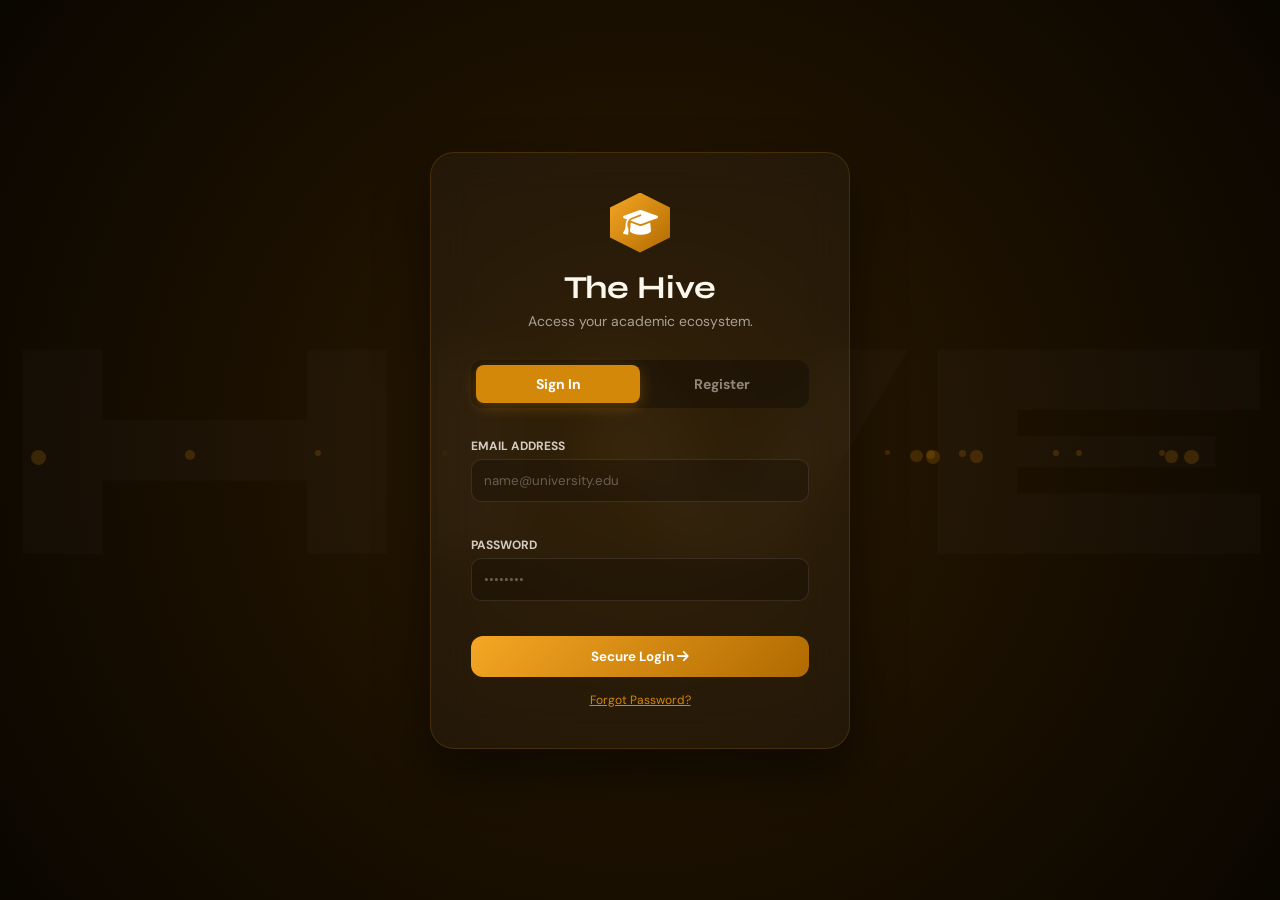
==== commit 88861d08: "Bravo sender" ====
--- a/src/main/resources/static/index.html
+++ b/src/main/resources/static/index.html
@@ -7,6 +7,7 @@
     <link href="https://fonts.googleapis.com/css2?family=Syne:wght@700;800&family=DM+Sans:wght@400;500;700&display=swap" rel="stylesheet">
     <link rel="stylesheet" href="https://cdnjs.cloudflare.com/ajax/libs/font-awesome/6.4.0/css/all.min.css">
     <link rel="stylesheet" href="shared.css">
+    <link rel="stylesheet" href="thehive-modern.css">
     <style>
         /* Standalone overrides for the centralized login aesthetic */
         body {
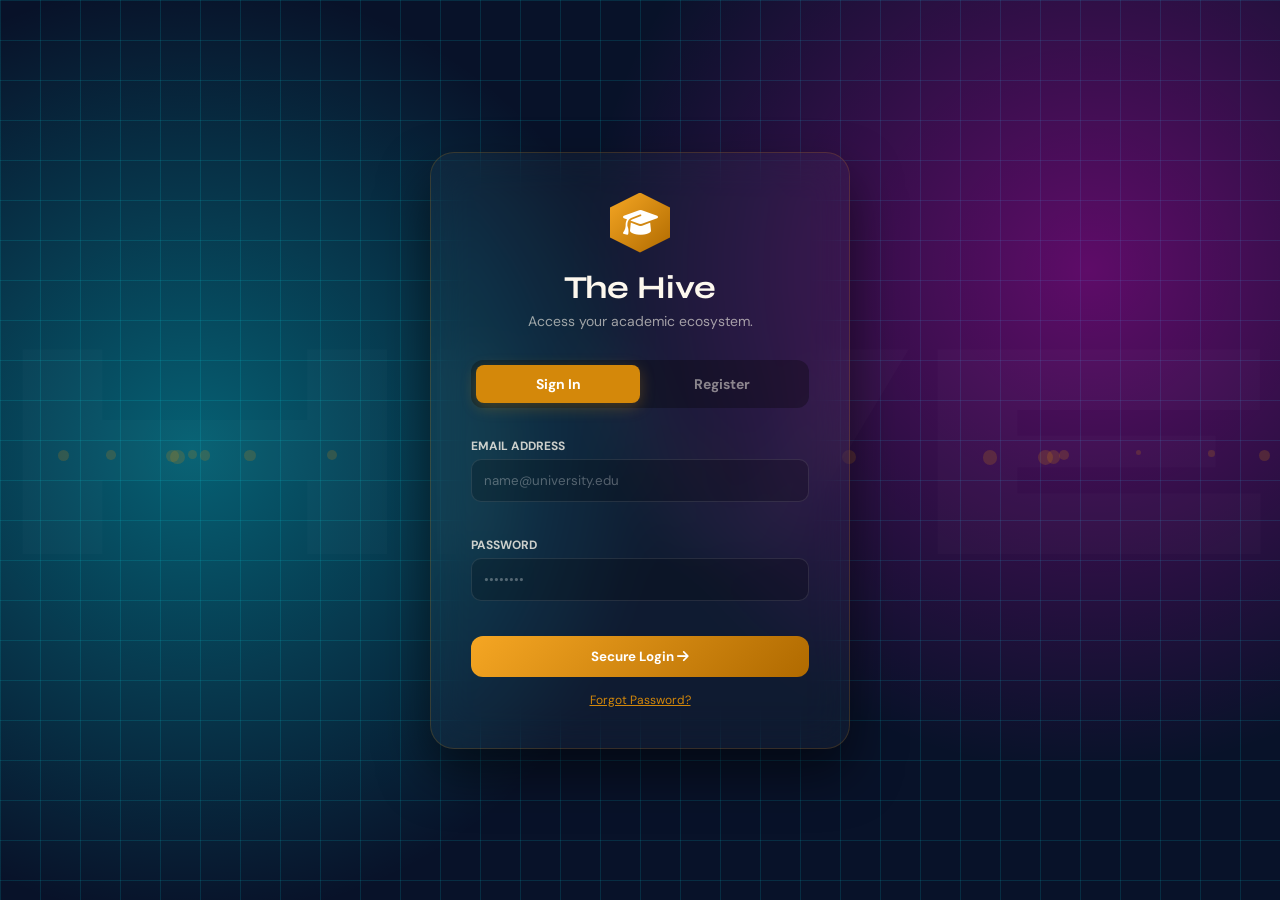
==== commit 33a40a2c: "backgrounnd" ====
--- a/src/main/resources/static/index.html
+++ b/src/main/resources/static/index.html
@@ -54,6 +54,54 @@
         .particle { position: absolute; background: var(--gold); border-radius: 50%; opacity: 0.2; animation: float 15s infinite linear; }
         @keyframes float { 0% { transform: translateY(100vh) scale(0); opacity: 0; } 50% { opacity: 0.5; } 100% { transform: translateY(-100px) scale(1); opacity: 0; } }
     </style>
+    <style>
+        /* =================================================================
+           OPTION 3: FUTURISTIC LEARNING (DEFAULT DARK MODE) - BRIGHTER
+           ================================================================= */
+        body {
+            /* Slightly brighter deep blue base instead of near-black */
+            background-color: #081229 !important;
+
+            /* Increased opacity for much brighter glowing corners and grid */
+            background-image:
+                radial-gradient(circle at 15% 50%, rgba(0, 242, 254, 0.35), transparent 40%),
+                radial-gradient(circle at 85% 30%, rgba(255, 0, 222, 0.35), transparent 40%),
+                linear-gradient(rgba(0, 242, 254, 0.12) 1px, transparent 1px),
+                linear-gradient(90deg, rgba(0, 242, 254, 0.12) 1px, transparent 1px) !important;
+            background-size: 100% 100%, 100% 100%, 40px 40px, 40px 40px !important;
+            background-attachment: fixed !important;
+            transition: all 0.5s ease-in-out;
+        }
+
+        /* =================================================================
+           OPTION 1: MODERN GRADIENT (LIGHT MODE) - BRIGHTER
+           Activates when the body has class="light-mode"
+           ================================================================= */
+        body.light-mode {
+            /* Pure white base to make colors pop */
+            background-color: #ffffff !important;
+
+            /* Increased opacity and spread for much more vibrant colors */
+            background-image:
+                radial-gradient(circle at 0% 0%, rgba(79, 172, 254, 0.5) 0%, transparent 70%),
+                radial-gradient(circle at 100% 0%, rgba(0, 242, 254, 0.45) 0%, transparent 60%),
+                radial-gradient(circle at 100% 100%, rgba(255, 0, 222, 0.35) 0%, transparent 70%) !important;
+            background-size: 100% 100% !important;
+        }
+
+        /* =================================================================
+           PROTECTING YOUR CONTAINERS
+           ================================================================= */
+        .command-center-container,
+        .reset-password-container,
+        .login-container,
+        .overseer-panel {
+            background: rgba(25, 18, 12, 0.95) !important;
+            backdrop-filter: blur(8px);
+            border: 1px solid rgba(255, 255, 255, 0.1) !important;
+            box-shadow: 0 15px 35px rgba(0,0,0,0.5) !important;
+        }
+    </style>
 </head>
 <body>
 
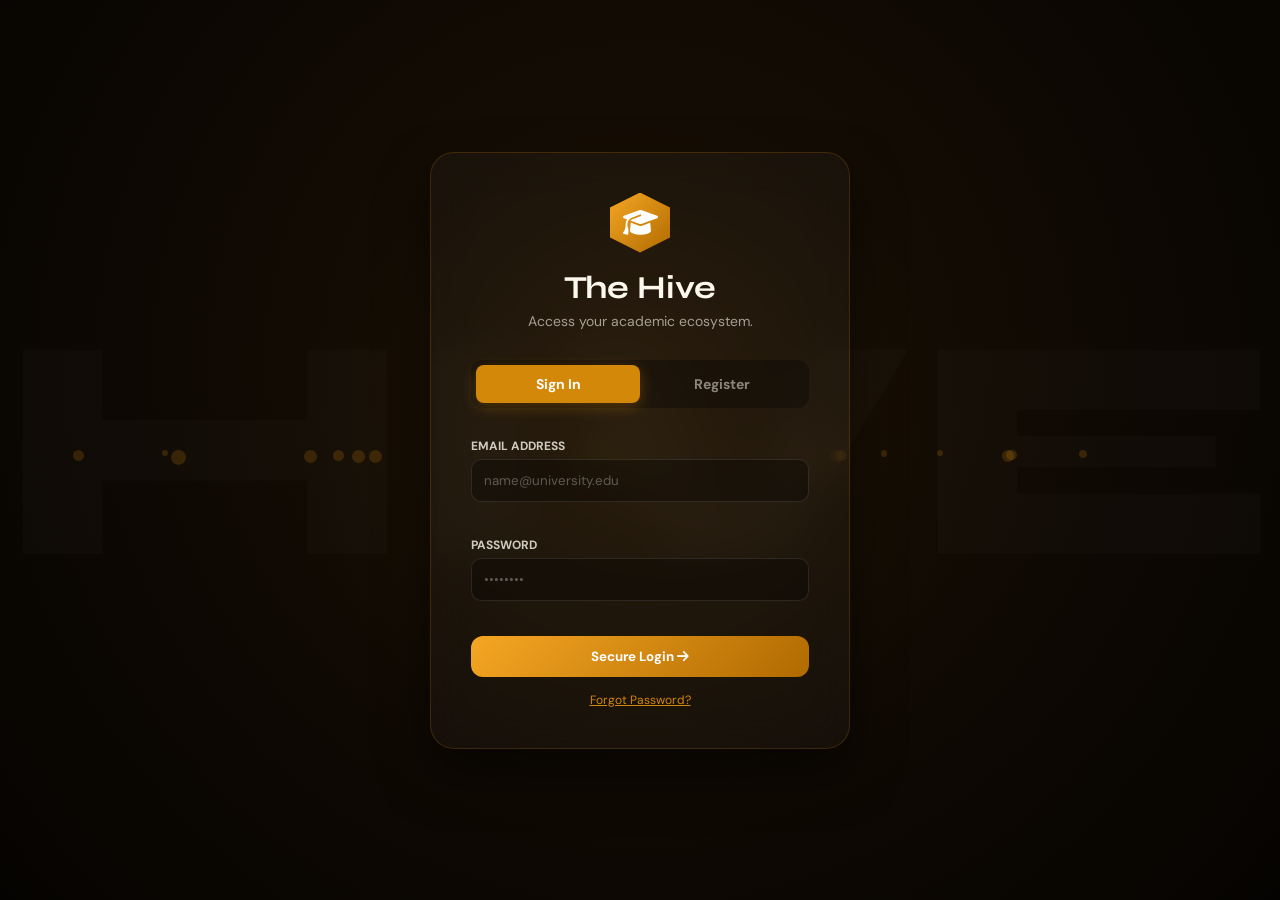
==== commit 387ef799: "backgrounnd 2.0" ====
--- a/src/main/resources/static/index.html
+++ b/src/main/resources/static/index.html
@@ -56,50 +56,67 @@
     </style>
     <style>
         /* =================================================================
-           OPTION 3: FUTURISTIC LEARNING (DEFAULT DARK MODE) - BRIGHTER
+           THE HIVE: PREMIUM LOGIN BACKGROUND
+           Enhances the original dark amber vibe with richer gradients.
            ================================================================= */
         body {
-            /* Slightly brighter deep blue base instead of near-black */
-            background-color: #081229 !important;
-
-            /* Increased opacity for much brighter glowing corners and grid */
-            background-image:
-                radial-gradient(circle at 15% 50%, rgba(0, 242, 254, 0.35), transparent 40%),
-                radial-gradient(circle at 85% 30%, rgba(255, 0, 222, 0.35), transparent 40%),
-                linear-gradient(rgba(0, 242, 254, 0.12) 1px, transparent 1px),
-                linear-gradient(90deg, rgba(0, 242, 254, 0.12) 1px, transparent 1px) !important;
-            background-size: 100% 100%, 100% 100%, 40px 40px, 40px 40px !important;
+            /* Richer, smoother dark espresso-to-black gradient */
+            background: radial-gradient(circle at 50% 40%, #1a1005 0%, #050301 100%) !important;
             background-attachment: fixed !important;
-            transition: all 0.5s ease-in-out;
+            margin: 0;
+            min-height: 100vh;
+            position: relative;
+            z-index: 1;
+        }
+
+        /* Adds a very soft, ambient golden glow directly behind the center card */
+        body::before {
+            content: "";
+            position: absolute;
+            top: 50%;
+            left: 50%;
+            transform: translate(-50%, -50%);
+            width: 800px;
+            height: 800px;
+            background: radial-gradient(circle, rgba(255, 170, 0, 0.04) 0%, transparent 60%);
+            z-index: -1;
+            pointer-events: none;
         }
 
         /* =================================================================
-           OPTION 1: MODERN GRADIENT (LIGHT MODE) - BRIGHTER
-           Activates when the body has class="light-mode"
+           PREMIUM CARD POLISH (Glassmorphism)
+           Makes the central card look expensive and cleanly separated from the background
            ================================================================= */
-        body.light-mode {
-            /* Pure white base to make colors pop */
-            background-color: #ffffff !important;
-
-            /* Increased opacity and spread for much more vibrant colors */
-            background-image:
-                radial-gradient(circle at 0% 0%, rgba(79, 172, 254, 0.5) 0%, transparent 70%),
-                radial-gradient(circle at 100% 0%, rgba(0, 242, 254, 0.45) 0%, transparent 60%),
-                radial-gradient(circle at 100% 100%, rgba(255, 0, 222, 0.35) 0%, transparent 70%) !important;
-            background-size: 100% 100% !important;
-        }
-
-        /* =================================================================
-           PROTECTING YOUR CONTAINERS
-           ================================================================= */
-        .command-center-container,
         .reset-password-container,
-        .login-container,
-        .overseer-panel {
-            background: rgba(25, 18, 12, 0.95) !important;
-            backdrop-filter: blur(8px);
+        .login-container {
+            background: rgba(26, 17, 10, 0.85) !important; /* Rich, slightly transparent brown */
+            backdrop-filter: blur(12px) !important; /* Smooth glass frosted effect */
+            border: 1px solid rgba(255, 170, 0, 0.15) !important; /* Very subtle golden edge */
+            border-radius: 20px !important;
+
+            /* Combines a deep drop shadow with a soft outer golden glow */
+            box-shadow:
+                0 25px 50px rgba(0, 0, 0, 0.6),
+                0 0 40px rgba(255, 170, 0, 0.05) !important;
+        }
+
+        /* Makes the input fields match the premium look */
+        input[type="email"],
+        input[type="password"],
+        input[type="text"] {
+            background: rgba(0, 0, 0, 0.3) !important;
             border: 1px solid rgba(255, 255, 255, 0.1) !important;
-            box-shadow: 0 15px 35px rgba(0,0,0,0.5) !important;
+            color: #ffffff !important;
+            transition: border-color 0.3s ease, box-shadow 0.3s ease;
+        }
+
+        /* Highlights the input fields with a golden tint when the user clicks them */
+        input[type="email"]:focus,
+        input[type="password"]:focus,
+        input[type="text"]:focus {
+            border-color: rgba(255, 170, 0, 0.5) !important;
+            box-shadow: 0 0 10px rgba(255, 170, 0, 0.1) !important;
+            outline: none;
         }
     </style>
 </head>
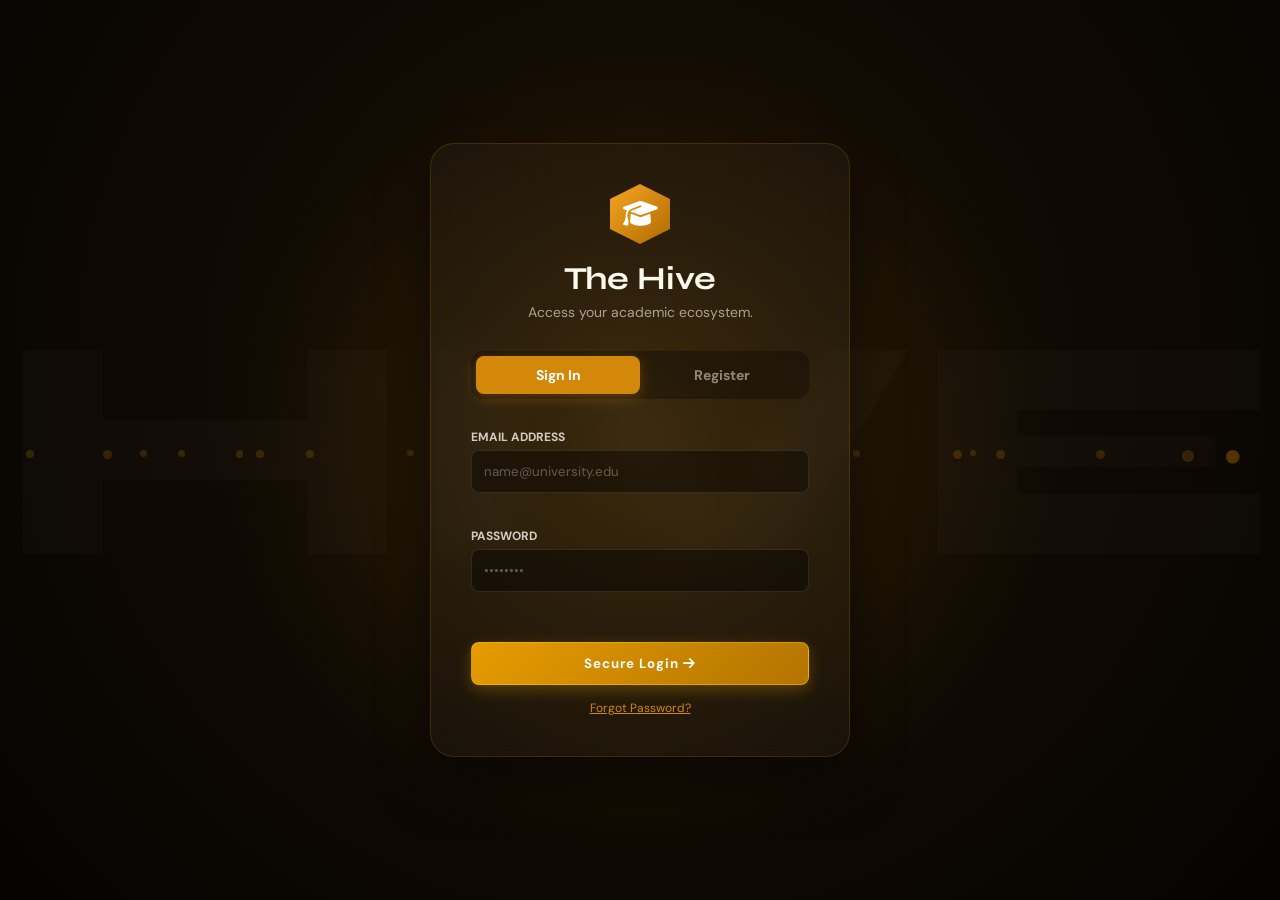
==== commit 3c6ee295: "backgrounnd 3.0" ====
--- a/src/main/resources/static/index.html
+++ b/src/main/resources/static/index.html
@@ -56,8 +56,7 @@
     </style>
     <style>
         /* =================================================================
-           THE HIVE: PREMIUM LOGIN BACKGROUND
-           Enhances the original dark amber vibe with richer gradients.
+           THE HIVE: PREMIUM LOGIN BACKGROUND & GLOW
            ================================================================= */
         body {
             /* Richer, smoother dark espresso-to-black gradient */
@@ -69,54 +68,91 @@
             z-index: 1;
         }
 
-        /* Adds a very soft, ambient golden glow directly behind the center card */
+        /* THE UPGRADED GLOW: Brighter and wider golden backlight */
         body::before {
             content: "";
             position: absolute;
             top: 50%;
             left: 50%;
             transform: translate(-50%, -50%);
-            width: 800px;
-            height: 800px;
-            background: radial-gradient(circle, rgba(255, 170, 0, 0.04) 0%, transparent 60%);
+            width: 900px;
+            height: 900px;
+            /* Increased opacity to 0.12 for a much stronger, warmer glow */
+            background: radial-gradient(circle, rgba(255, 170, 0, 0.12) 0%, transparent 65%);
             z-index: -1;
             pointer-events: none;
         }
 
         /* =================================================================
            PREMIUM CARD POLISH (Glassmorphism)
-           Makes the central card look expensive and cleanly separated from the background
            ================================================================= */
         .reset-password-container,
         .login-container {
-            background: rgba(26, 17, 10, 0.85) !important; /* Rich, slightly transparent brown */
-            backdrop-filter: blur(12px) !important; /* Smooth glass frosted effect */
-            border: 1px solid rgba(255, 170, 0, 0.15) !important; /* Very subtle golden edge */
+            background: rgba(26, 17, 10, 0.85) !important;
+            backdrop-filter: blur(12px) !important;
+            border: 1px solid rgba(255, 170, 0, 0.25) !important; /* Brighter border */
             border-radius: 20px !important;
-
-            /* Combines a deep drop shadow with a soft outer golden glow */
+            /* Added a stronger golden shadow directly to the card */
             box-shadow:
-                0 25px 50px rgba(0, 0, 0, 0.6),
-                0 0 40px rgba(255, 170, 0, 0.05) !important;
-        }
-
-        /* Makes the input fields match the premium look */
+                0 25px 50px rgba(0, 0, 0, 0.8),
+                0 0 60px rgba(255, 170, 0, 0.15) !important;
+        }
+
+        /* Premium Input Fields */
         input[type="email"],
         input[type="password"],
         input[type="text"] {
-            background: rgba(0, 0, 0, 0.3) !important;
+            background: rgba(0, 0, 0, 0.4) !important;
             border: 1px solid rgba(255, 255, 255, 0.1) !important;
             color: #ffffff !important;
+            border-radius: 8px !important;
+            padding: 12px !important;
             transition: border-color 0.3s ease, box-shadow 0.3s ease;
         }
 
-        /* Highlights the input fields with a golden tint when the user clicks them */
         input[type="email"]:focus,
         input[type="password"]:focus,
         input[type="text"]:focus {
-            border-color: rgba(255, 170, 0, 0.5) !important;
-            box-shadow: 0 0 10px rgba(255, 170, 0, 0.1) !important;
+            border-color: rgba(255, 170, 0, 0.8) !important;
+            box-shadow: 0 0 15px rgba(255, 170, 0, 0.25) !important;
             outline: none;
+        }
+
+        /* =================================================================
+           PREMIUM GOLDEN BUTTONS
+           ================================================================= */
+        button,
+        input[type="submit"],
+        .submit-btn {
+            background: linear-gradient(135deg, #e69c00 0%, #b37400 100%) !important;
+            color: #ffffff !important;
+            border: 1px solid rgba(255, 215, 0, 0.4) !important;
+            border-radius: 8px !important;
+            padding: 12px 24px !important;
+            font-weight: bold !important;
+            letter-spacing: 1px !important;
+            /* text-transform: uppercase !important; Optional: removes if you prefer normal text */
+            box-shadow: 0 5px 15px rgba(230, 156, 0, 0.3) !important;
+            transition: all 0.3s ease !important;
+            cursor: pointer !important;
+            margin-top: 15px !important;
+        }
+
+        /* HOVER EFFECT: Button lifts up and glows brighter */
+        button:hover,
+        input[type="submit"]:hover,
+        .submit-btn:hover {
+            transform: translateY(-2px) !important;
+            box-shadow: 0 8px 25px rgba(230, 156, 0, 0.5) !important;
+            background: linear-gradient(135deg, #ffb31a 0%, #cc8400 100%) !important;
+        }
+
+        /* CLICK EFFECT: Button presses down physically */
+        button:active,
+        input[type="submit"]:active,
+        .submit-btn:active {
+            transform: translateY(1px) !important;
+            box-shadow: 0 2px 10px rgba(230, 156, 0, 0.3) !important;
         }
     </style>
 </head>
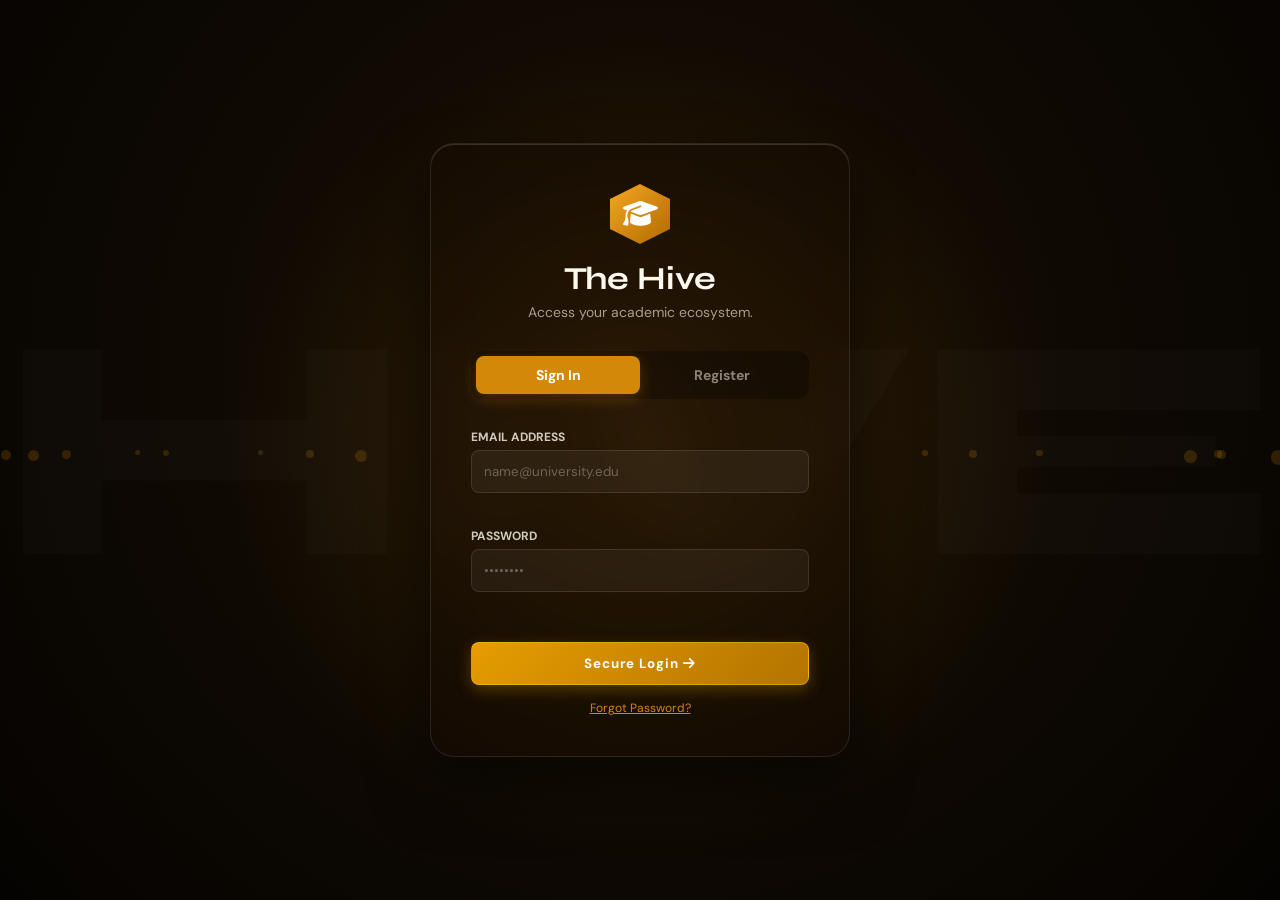
==== commit ac05f81e: "backgrounnd glassmorphism" ====
--- a/src/main/resources/static/index.html
+++ b/src/main/resources/static/index.html
@@ -8,26 +8,44 @@
     <link rel="stylesheet" href="https://cdnjs.cloudflare.com/ajax/libs/font-awesome/6.4.0/css/all.min.css">
     <link rel="stylesheet" href="shared.css">
     <link rel="stylesheet" href="thehive-modern.css">
+
     <style>
-        /* Standalone overrides for the centralized login aesthetic */
+        /* =================================================================
+           THE HIVE: PREMIUM GLASSMORPHISM LOGIN
+           ================================================================= */
         body {
             display: flex; align-items: center; justify-content: center;
-            background: radial-gradient(circle at center, #2C1A00 0%, #0A0600 100%);
-            overflow: hidden;
-        }
-
+            background: radial-gradient(circle at 50% 40%, #1a1005 0%, #050301 100%) !important;
+            background-attachment: fixed !important;
+            margin: 0; min-height: 100vh; position: relative; z-index: 1; overflow: hidden;
+        }
+
+        /* Ambient Golden Glow Behind the Card */
+        body::before {
+            content: ""; position: absolute; top: 50%; left: 50%;
+            transform: translate(-50%, -50%); width: 900px; height: 900px;
+            background: radial-gradient(circle, rgba(255, 170, 0, 0.12) 0%, transparent 65%);
+            z-index: -1; pointer-events: none;
+        }
+
+        /* The Core Glass Card */
         .auth-card {
-            background: rgba(255, 255, 255, 0.03); border: 1px solid rgba(212, 136, 10, 0.2);
+            background: rgba(20, 10, 5, 0.35) !important; /* Highly transparent */
+            backdrop-filter: blur(24px) !important; /* Deep frosted glass */
+            -webkit-backdrop-filter: blur(24px) !important;
+            border: 1px solid rgba(255, 255, 255, 0.1) !important; /* Shiny top edge */
             border-radius: 24px; width: 100%; max-width: 420px; padding: 40px;
-            backdrop-filter: blur(20px); box-shadow: 0 25px 50px rgba(0,0,0,0.5);
+            box-shadow: 0 30px 60px rgba(0, 0, 0, 0.6), inset 0 1px 0 rgba(255, 255, 255, 0.15) !important;
             position: relative; z-index: 10;
         }
 
+        /* Typography & Logos */
         .logo-container { text-align: center; margin-bottom: 30px; }
         .logo-container .sb-hex { margin: 0 auto 15px auto; width: 60px; height: 60px; font-size: 28px; }
         .logo-container h1 { color: #FDF8EE; font-size: 32px; margin: 0; }
         .logo-container p { color: rgba(253, 248, 238, 0.6); font-size: 14px; margin-top: 5px; }
 
+        /* Tabs */
         .auth-tabs { display: flex; background: rgba(0,0,0,0.3); border-radius: 12px; padding: 5px; margin-bottom: 30px; }
         .auth-tab {
             flex: 1; text-align: center; padding: 10px; color: rgba(253, 248, 238, 0.5);
@@ -39,121 +57,42 @@
         .auth-panel.active { display: block; }
         @keyframes fadeIn { from { opacity: 0; transform: translateY(10px); } to { opacity: 1; transform: translateY(0); } }
 
-        /* Input styling specifically for dark theme login */
-        .auth-panel input, .auth-panel select {
-            background: rgba(0,0,0,0.2); color: #FDF8EE; border: 1px solid rgba(255,255,255,0.1);
-        }
-        .auth-panel input::placeholder { color: rgba(255,255,255,0.3); }
-        .auth-panel input:focus, .auth-panel select:focus { border-color: var(--gold); background: rgba(0,0,0,0.4); }
+        /* Frosted Inputs */
+        .input-group { margin-bottom: 20px; }
         .auth-panel label { display: block; color: rgba(253, 248, 238, 0.8); font-size: 12px; font-weight: 700; margin-bottom: 5px; text-transform: uppercase; }
-        .input-group { margin-bottom: 20px; }
+
+        input[type="email"], input[type="password"], input[type="text"], select {
+            background: rgba(255, 255, 255, 0.05) !important;
+            border: 1px solid rgba(255, 255, 255, 0.1) !important;
+            color: #ffffff !important; border-radius: 8px !important; padding: 12px !important;
+            transition: border-color 0.3s ease, box-shadow 0.3s ease; width: 100%; box-sizing: border-box;
+        }
+        input::placeholder { color: rgba(255,255,255,0.3) !important; }
+        input:focus, select:focus {
+            border-color: rgba(255, 170, 0, 0.8) !important;
+            box-shadow: 0 0 15px rgba(255, 170, 0, 0.25) !important; outline: none; background: rgba(0,0,0,0.2) !important;
+        }
+
+        /* Premium Golden Buttons */
+        button {
+            background: linear-gradient(135deg, #e69c00 0%, #b37400 100%) !important;
+            color: #ffffff !important; border: 1px solid rgba(255, 215, 0, 0.4) !important;
+            border-radius: 8px !important; padding: 12px 24px !important; font-weight: bold !important;
+            letter-spacing: 1px !important; box-shadow: 0 5px 15px rgba(230, 156, 0, 0.3) !important;
+            transition: all 0.3s ease !important; cursor: pointer !important; margin-top: 15px !important;
+            width: 100%;
+        }
+        button:hover {
+            transform: translateY(-2px) !important; box-shadow: 0 8px 25px rgba(230, 156, 0, 0.5) !important;
+            background: linear-gradient(135deg, #ffb31a 0%, #cc8400 100%) !important;
+        }
+        button:active { transform: translateY(1px) !important; box-shadow: 0 2px 10px rgba(230, 156, 0, 0.3) !important; }
 
         .error-msg { color: #FF4C4C; font-size: 13px; text-align: center; margin-top: 15px; display: none; font-weight: 500; }
 
-        /* Background Particles */
+        /* Floating Background Particles */
         .particle { position: absolute; background: var(--gold); border-radius: 50%; opacity: 0.2; animation: float 15s infinite linear; }
         @keyframes float { 0% { transform: translateY(100vh) scale(0); opacity: 0; } 50% { opacity: 0.5; } 100% { transform: translateY(-100px) scale(1); opacity: 0; } }
-    </style>
-    <style>
-        /* =================================================================
-           THE HIVE: PREMIUM LOGIN BACKGROUND & GLOW
-           ================================================================= */
-        body {
-            /* Richer, smoother dark espresso-to-black gradient */
-            background: radial-gradient(circle at 50% 40%, #1a1005 0%, #050301 100%) !important;
-            background-attachment: fixed !important;
-            margin: 0;
-            min-height: 100vh;
-            position: relative;
-            z-index: 1;
-        }
-
-        /* THE UPGRADED GLOW: Brighter and wider golden backlight */
-        body::before {
-            content: "";
-            position: absolute;
-            top: 50%;
-            left: 50%;
-            transform: translate(-50%, -50%);
-            width: 900px;
-            height: 900px;
-            /* Increased opacity to 0.12 for a much stronger, warmer glow */
-            background: radial-gradient(circle, rgba(255, 170, 0, 0.12) 0%, transparent 65%);
-            z-index: -1;
-            pointer-events: none;
-        }
-
-        /* =================================================================
-           PREMIUM CARD POLISH (Glassmorphism)
-           ================================================================= */
-        .reset-password-container,
-        .login-container {
-            background: rgba(26, 17, 10, 0.85) !important;
-            backdrop-filter: blur(12px) !important;
-            border: 1px solid rgba(255, 170, 0, 0.25) !important; /* Brighter border */
-            border-radius: 20px !important;
-            /* Added a stronger golden shadow directly to the card */
-            box-shadow:
-                0 25px 50px rgba(0, 0, 0, 0.8),
-                0 0 60px rgba(255, 170, 0, 0.15) !important;
-        }
-
-        /* Premium Input Fields */
-        input[type="email"],
-        input[type="password"],
-        input[type="text"] {
-            background: rgba(0, 0, 0, 0.4) !important;
-            border: 1px solid rgba(255, 255, 255, 0.1) !important;
-            color: #ffffff !important;
-            border-radius: 8px !important;
-            padding: 12px !important;
-            transition: border-color 0.3s ease, box-shadow 0.3s ease;
-        }
-
-        input[type="email"]:focus,
-        input[type="password"]:focus,
-        input[type="text"]:focus {
-            border-color: rgba(255, 170, 0, 0.8) !important;
-            box-shadow: 0 0 15px rgba(255, 170, 0, 0.25) !important;
-            outline: none;
-        }
-
-        /* =================================================================
-           PREMIUM GOLDEN BUTTONS
-           ================================================================= */
-        button,
-        input[type="submit"],
-        .submit-btn {
-            background: linear-gradient(135deg, #e69c00 0%, #b37400 100%) !important;
-            color: #ffffff !important;
-            border: 1px solid rgba(255, 215, 0, 0.4) !important;
-            border-radius: 8px !important;
-            padding: 12px 24px !important;
-            font-weight: bold !important;
-            letter-spacing: 1px !important;
-            /* text-transform: uppercase !important; Optional: removes if you prefer normal text */
-            box-shadow: 0 5px 15px rgba(230, 156, 0, 0.3) !important;
-            transition: all 0.3s ease !important;
-            cursor: pointer !important;
-            margin-top: 15px !important;
-        }
-
-        /* HOVER EFFECT: Button lifts up and glows brighter */
-        button:hover,
-        input[type="submit"]:hover,
-        .submit-btn:hover {
-            transform: translateY(-2px) !important;
-            box-shadow: 0 8px 25px rgba(230, 156, 0, 0.5) !important;
-            background: linear-gradient(135deg, #ffb31a 0%, #cc8400 100%) !important;
-        }
-
-        /* CLICK EFFECT: Button presses down physically */
-        button:active,
-        input[type="submit"]:active,
-        .submit-btn:active {
-            transform: translateY(1px) !important;
-            box-shadow: 0 2px 10px rgba(230, 156, 0, 0.3) !important;
-        }
     </style>
 </head>
 <body>
--- a/src/main/resources/static/shared.css
+++ b/src/main/resources/static/shared.css
@@ -3,20 +3,37 @@
 *, *::before, *::after { box-sizing: border-box; margin: 0; padding: 0; }
 
 :root {
-    --bg: #1A1005; --sidebar: #120B04; --card: rgba(30, 20, 10, 0.85);
-    --text: #FDF8EE; --text-2: #D1BFA5; --gold: #D4880A; --gold-l: #F5A623;
-    --amber: #B06A00; --border: rgba(212, 136, 10, 0.2); --primary: #D4880A; --danger: #FF4C4C;
-    --glass-blur: blur(16px); --shadow: 0 8px 32px rgba(44, 26, 0, 0.08);
+    /* DEFAULT (DARK AMBER) THEME */
+    --text: #FDF8EE; --text-2: #D1BFA5;
+    --gold: #D4880A; --gold-l: #F5A623; --amber: #B06A00; --danger: #FF4C4C; --primary: #D4880A;
+
+    /* GLASSMORPHISM VARIABLES */
+    --glass-bg: rgba(20, 12, 5, 0.45); /* Highly transparent base */
+    --glass-sidebar: rgba(12, 7, 2, 0.55);
+    --glass-border: rgba(255, 255, 255, 0.08); /* Subtle shiny edge */
+    --glass-blur: blur(20px); /* Deep frost effect */
+    --shadow: 0 8px 32px 0 rgba(0, 0, 0, 0.37);
 }
 
-body.light-mode { --bg: #F5F7FA; --sidebar: #FFFFFF; --card: #FFFFFF; --text: #2C3E50; --text-2: #7F8C8D; --border: #E0E4E8; --gold: #D35400; --primary: #2980B9; }
-body.midnight-mode { --bg: #0B0E14; --sidebar: #151921; --card: #1C222D; --text: #E1E6ED; --text-2: #94A3B8; --gold: #38BDF8; --border: rgba(56, 189, 248, 0.1); --primary: #38BDF8; }
+body.light-mode {
+    --text: #2C3E50; --text-2: #5c6a79; --gold: #D35400; --primary: #2980B9;
+    --glass-bg: rgba(255, 255, 255, 0.65); /* Light frosted glass */
+    --glass-sidebar: rgba(255, 255, 255, 0.75);
+    --glass-border: rgba(255, 255, 255, 0.5);
+    --shadow: 0 8px 32px 0 rgba(31, 38, 135, 0.15);
+}
+
+body.midnight-mode {
+    --text: #E1E6ED; --text-2: #94A3B8; --gold: #38BDF8; --primary: #38BDF8;
+    --glass-bg: rgba(15, 23, 42, 0.45);
+    --glass-sidebar: rgba(11, 15, 25, 0.6);
+    --glass-border: rgba(56, 189, 248, 0.15);
+}
 
 body {
     font-family: 'DM Sans', sans-serif; color: var(--text);
     display: flex; min-height: 100vh; overflow-x: hidden;
-    background: linear-gradient(135deg, rgba(26, 16, 5, 0.92), rgba(10, 6, 0, 0.95)), url('https://images.unsplash.com/photo-1522202176988-66273c2fd55f?q=80&w=2071&auto=format&fit=crop') no-repeat center center fixed;
-    background-size: cover; transition: background 0.3s ease, color 0.3s ease;
+    transition: background 0.5s ease, color 0.5s ease;
 }
 
 .hive-watermark {
@@ -27,11 +44,37 @@
 
 h1, h2, h3, .brand-title { font-family: 'Syne', sans-serif; }
 
-.panel, .stat-card { background: var(--card); border: 1px solid var(--border); border-radius: 20px; padding: 25px; backdrop-filter: var(--glass-blur); box-shadow: var(--shadow); position: relative; z-index: 2;}
-.item-card { background: rgba(255,255,255,0.05); border: 1px solid var(--border); padding: 15px; border-radius: 12px; display: flex; justify-content: space-between; align-items: center; margin-bottom: 10px; transition: 0.2s; }
-.item-card:hover { border-color: var(--gold); }
+/* THE CORE GLASS PANELS */
+.panel, .stat-card {
+    background: var(--glass-bg);
+    backdrop-filter: var(--glass-blur);
+    -webkit-backdrop-filter: var(--glass-blur);
+    border: 1px solid var(--glass-border);
+    border-radius: 20px;
+    padding: 25px;
+    box-shadow: var(--shadow);
+    position: relative; z-index: 2;
+    transition: all 0.4s ease;
+}
 
-.sidebar { width: 280px; background: var(--sidebar); border-right: 1px solid var(--border); position: fixed; height: 100vh; display: flex; flex-direction: column; padding: 30px 20px; z-index: 1000; transition: transform 0.3s ease; }
+.item-card {
+    background: rgba(255, 255, 255, 0.03);
+    border: 1px solid var(--glass-border);
+    padding: 15px; border-radius: 12px; display: flex; justify-content: space-between; align-items: center; margin-bottom: 10px; transition: 0.3s;
+}
+.item-card:hover { border-color: var(--gold); background: rgba(255, 255, 255, 0.08); transform: translateY(-2px); }
+
+/* THE FLOATING GLASS SIDEBAR */
+.sidebar {
+    width: 280px;
+    background: var(--glass-sidebar);
+    backdrop-filter: var(--glass-blur);
+    -webkit-backdrop-filter: var(--glass-blur);
+    border-right: 1px solid var(--glass-border);
+    box-shadow: 5px 0 25px rgba(0,0,0,0.1);
+    position: fixed; height: 100vh; display: flex; flex-direction: column; padding: 30px 20px; z-index: 1000; transition: transform 0.3s ease;
+}
+
 .sb-hex { width: 45px; height: 45px; background: linear-gradient(135deg, var(--gold-l), var(--amber)); clip-path: polygon(50% 0%, 100% 25%, 100% 75%, 50% 100%, 0% 75%, 0% 25%); display: flex; align-items: center; justify-content: center; font-size: 20px; color: white; box-shadow: 0 4px 15px rgba(212, 136, 10, 0.3); }
 
 .nav-item { padding: 12px 15px; border-radius: 12px; margin-top: 10px; cursor: pointer; transition: 0.3s ease; color: var(--text-2); display: flex; align-items: center; gap: 12px; font-weight: 500; }
@@ -42,15 +85,13 @@
 .header h1 { font-size: 38px; }
 .header p { color: var(--text-2); margin-top: 5px; font-size: 16px; }
 
-/* --- NEW: AVATARS & BADGES --- */
 .header-profile { display: flex; align-items: center; gap: 15px; }
-.avatar { width: 55px; height: 55px; border-radius: 50%; background: rgba(0,0,0,0.5); border: 2px solid var(--gold); box-shadow: 0 4px 15px rgba(0,0,0,0.3); }
+.avatar { width: 55px; height: 55px; border-radius: 50%; background: rgba(0,0,0,0.2); border: 2px solid var(--gold); box-shadow: 0 4px 15px rgba(0,0,0,0.2); }
 .badge { display: inline-block; padding: 4px 10px; border-radius: 12px; font-size: 11px; font-weight: bold; background: linear-gradient(135deg, var(--gold-l), var(--amber)); color: #fff; vertical-align: middle; margin-left: 10px; box-shadow: 0 2px 5px rgba(212, 136, 10, 0.4); text-transform: uppercase; letter-spacing: 1px;}
 
-/* --- NEW: CHARTS & ACTIVITY FEEDS --- */
 .chart-container { position: relative; height: 250px; width: 100%; margin-top: 15px; }
 .activity-feed { max-height: 250px; overflow-y: auto; padding-right: 10px; margin-top: 15px; }
-.feed-item { border-left: 2px solid var(--border); padding-left: 15px; margin-bottom: 15px; position: relative; }
+.feed-item { border-left: 2px solid var(--glass-border); padding-left: 15px; margin-bottom: 15px; position: relative; }
 .feed-item::before { content: ''; position: absolute; left: -6px; top: 0; width: 10px; height: 10px; border-radius: 50%; background: var(--gold); box-shadow: 0 0 8px var(--gold); }
 .feed-time { font-size: 11px; color: var(--text-2); margin-bottom: 3px; font-weight: bold; text-transform: uppercase; }
 .feed-text { font-size: 14px; }
@@ -61,15 +102,21 @@
 
 .stat-title { color: var(--text-2); font-size: 14px; font-weight: 700; text-transform: uppercase; }
 .stat-val { font-family: 'Syne', sans-serif; font-size: 36px; font-weight: 800; margin-top: 10px; }
-.panel h2 { border-bottom: 2px solid var(--border); padding-bottom: 10px; margin-bottom: 20px; }
+.panel h2 { border-bottom: 1px solid var(--glass-border); padding-bottom: 10px; margin-bottom: 20px; }
 
-input, textarea, select { width: 100%; padding: 12px; border-radius: 10px; border: 1.5px solid var(--border); margin-bottom: 15px; font-family: 'DM Sans', sans-serif; background: rgba(0,0,0,0.2); color: var(--text); outline: none; transition: 0.3s; }
-input:focus, textarea:focus, select:focus { border-color: var(--gold); background: rgba(0,0,0,0.4); }
+/* FROSTED GLASS INPUT FIELDS */
+input, textarea, select {
+    width: 100%; padding: 12px; border-radius: 10px; margin-bottom: 15px; font-family: 'DM Sans', sans-serif;
+    background: rgba(255, 255, 255, 0.05); /* Very light frost */
+    border: 1px solid var(--glass-border);
+    color: var(--text); outline: none; transition: 0.3s;
+}
+input:focus, textarea:focus, select:focus { border-color: var(--gold); background: rgba(255, 255, 255, 0.1); box-shadow: 0 0 10px rgba(212, 136, 10, 0.2); }
 
 .btn-gold { background: linear-gradient(135deg, var(--gold-l), var(--amber)); color: #fff; border: none; padding: 12px 24px; border-radius: 12px; font-weight: 700; cursor: pointer; transition: 0.3s; font-family: 'DM Sans'; display: inline-block; width: auto;}
 .btn-gold:hover { transform: translateY(-2px); box-shadow: 0 5px 15px rgba(212, 136, 10, 0.4); }
-.btn-action { background: transparent; border: 1px solid var(--border); color: var(--text); padding: 8px 15px; border-radius: 8px; cursor: pointer; transition: 0.3s; font-family: 'DM Sans'; text-decoration: none; display: inline-block; }
-.btn-action:hover { background: var(--border); }
+.btn-action { background: transparent; border: 1px solid var(--glass-border); color: var(--text); padding: 8px 15px; border-radius: 8px; cursor: pointer; transition: 0.3s; font-family: 'DM Sans'; text-decoration: none; display: inline-block; }
+.btn-action:hover { background: rgba(255,255,255,0.1); }
 .btn-action.delete:hover { background: var(--danger); border-color: var(--danger); color: white; }
 
 .view-section { display: none; animation: fadeIn 0.4s ease; }
